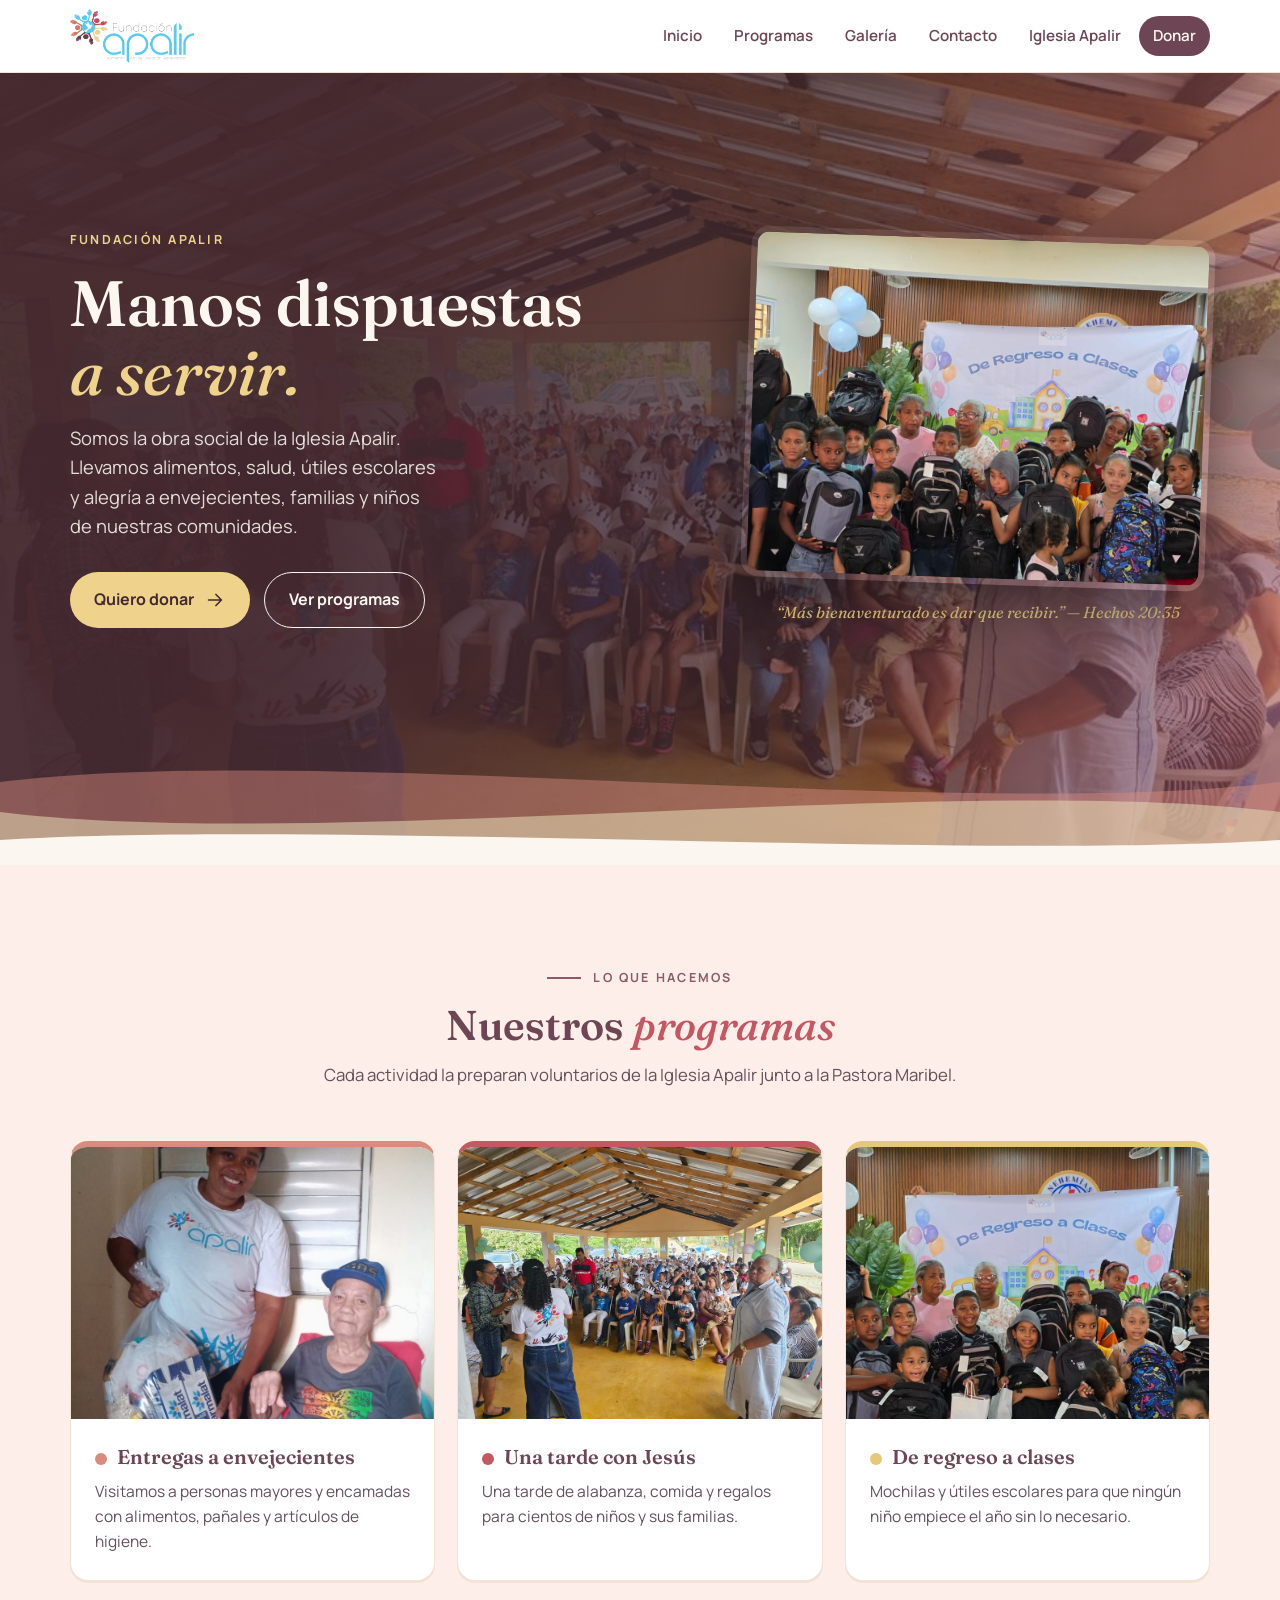
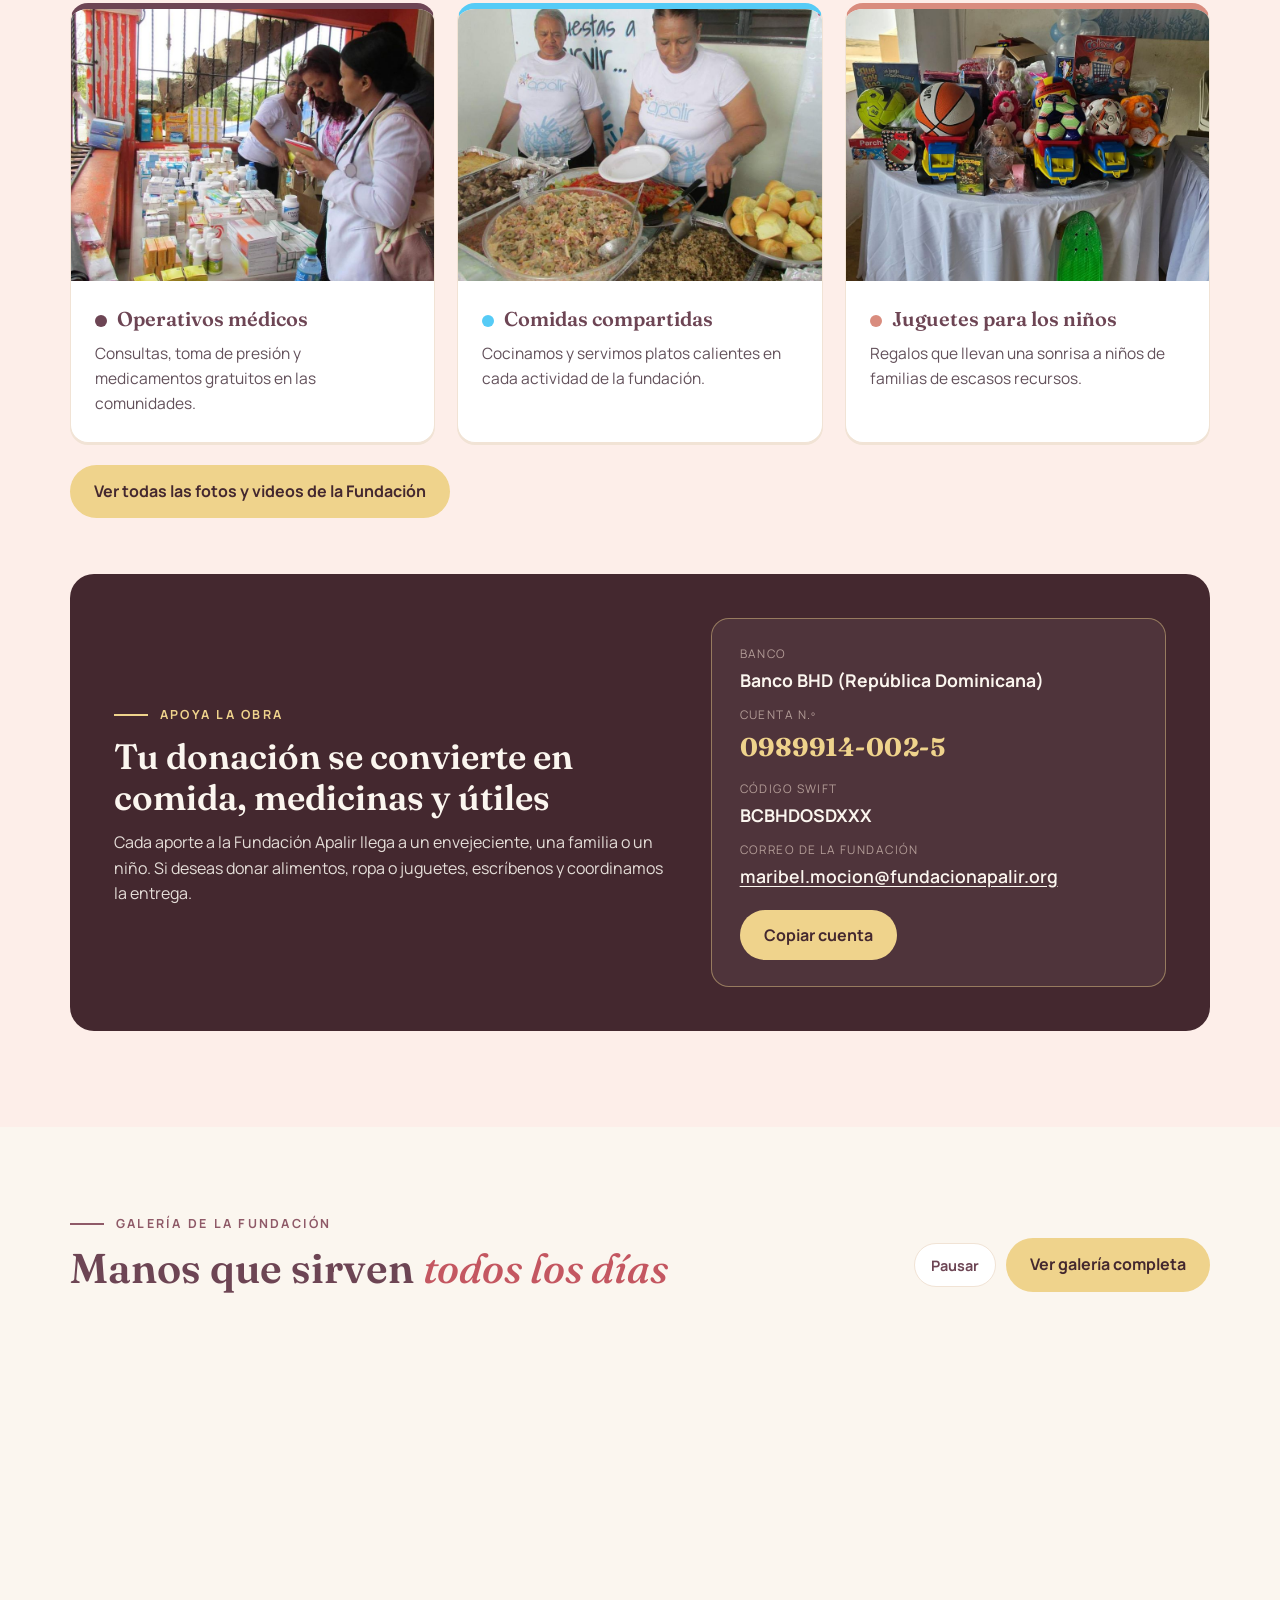
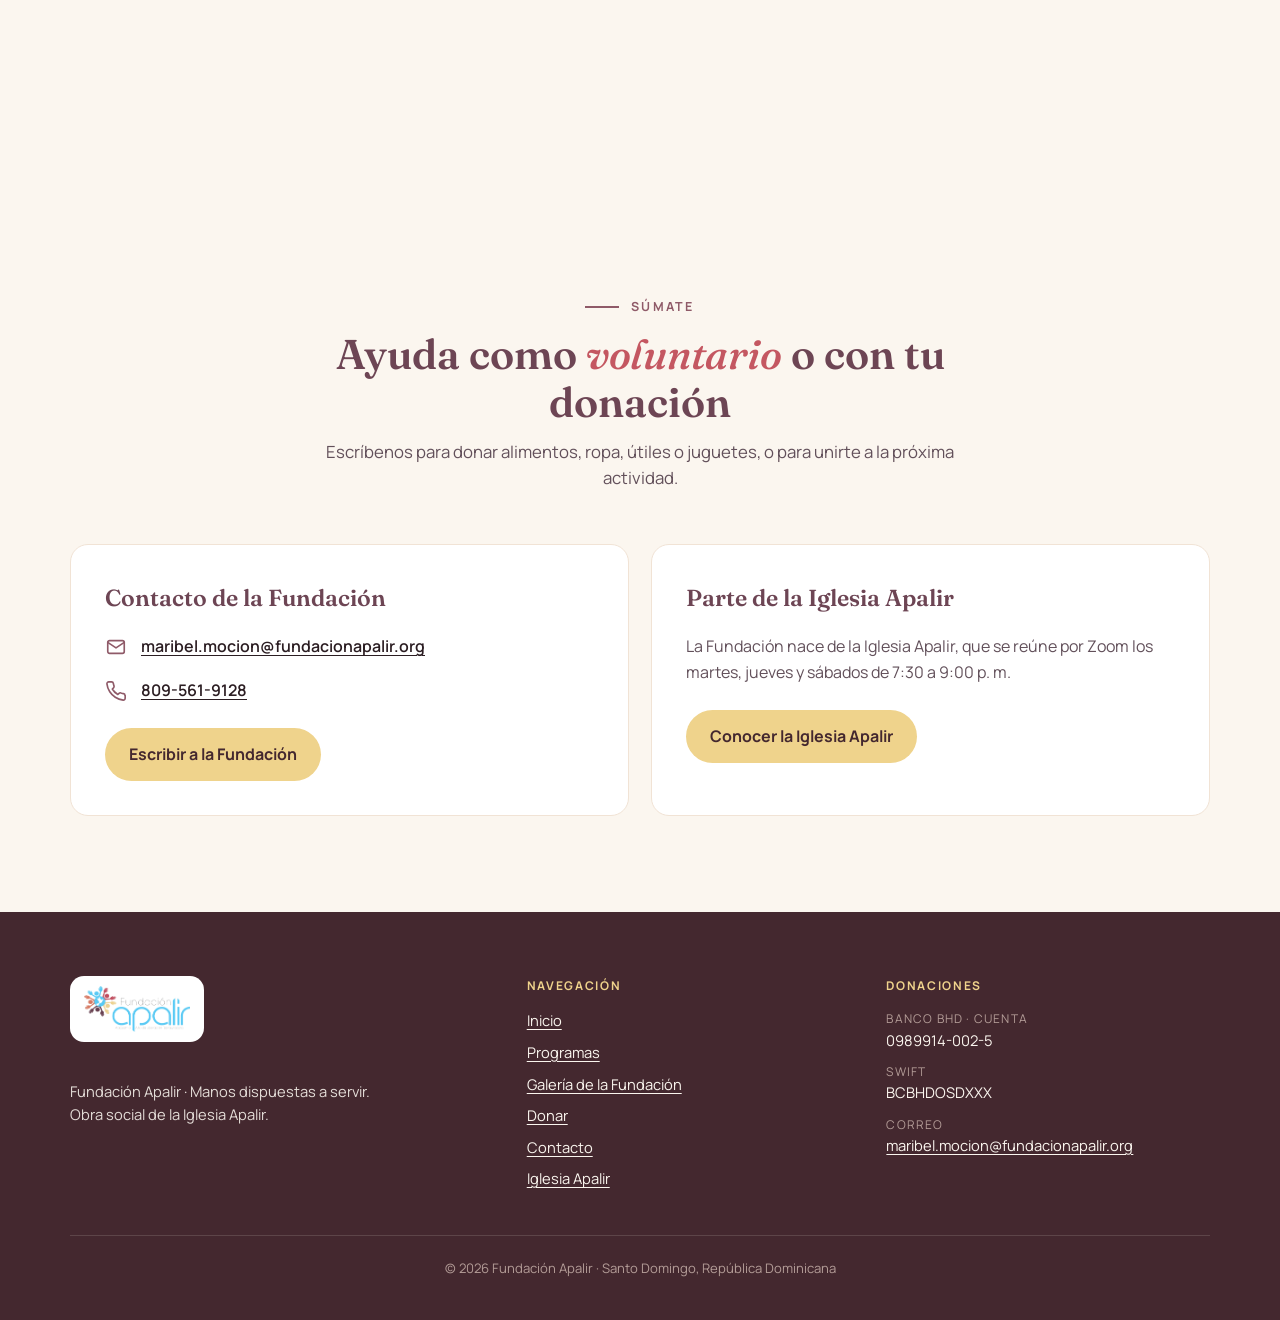
==== fundacion.html @ 917cf21d "fix: collage de la portada del viaje visible en el teléfono El contenedor solo tenía fotos superpues" ====
<!doctype html>
<html class="sin-js" lang="es" data-tema="fundacion">
<head>
<meta charset="utf-8">
<meta name="viewport" content="width=device-width, initial-scale=1">
<title>Fundación Apalir | Manos dispuestas a servir</title>
<meta name="description" content="Fundación Apalir, la obra social de la Iglesia Apalir: alimentos, salud, útiles escolares y alegría para envejecientes, familias y niños. Dona por Banco BHD.">
<meta name="theme-color" content="#44282f">
<link rel="icon" href="assets/fundacion-logo.png">
<link rel="preconnect" href="https://fonts.googleapis.com">
<link rel="preconnect" href="https://fonts.gstatic.com" crossorigin>
<link href="https://fonts.googleapis.com/css2?family=Bebas+Neue&family=Fraunces:ital,opsz,wght@0,9..144,500;0,9..144,600;1,9..144,500&family=Manrope:wght@400;500;600;700&display=swap" rel="stylesheet">
<link rel="stylesheet" href="assets/sitio.css?v=16">
<script>document.documentElement.classList.replace('sin-js', 'js');</script>
</head>
<body>
<a class="salto" href="#contenido">Saltar al contenido</a>

<header class="cabecera">
  <div class="contenedor">
    <a class="marca" href="#inicio" aria-label="Fundación Apalir, inicio">
      <img src="assets/fundacion-logo.png" alt="Fundación Apalir — Aposento Alto de Liberación Restauradora" width="937" height="408">
    </a>
    <button class="menu-btn" type="button" aria-expanded="false" aria-controls="menu">
      <svg class="icono" viewBox="0 0 24 24" aria-hidden="true"><path d="M4 7h16M4 12h16M4 17h16"/></svg>
      Menú
    </button>
    <nav class="nav" id="menu" aria-label="Principal">
      <ul>
        <li><a href="#inicio">Inicio</a></li>
        <li><a href="#programas">Programas</a></li>
        <li><a href="galeria-fundacion.html">Galería</a></li>
        <li><a href="#contacto">Contacto</a></li>
        <li><a href="index.html">Iglesia Apalir</a></li>
        <li><a class="nav-cta" href="#donar">Donar</a></li>
      </ul>
    </nav>
  </div>
</header>

<main id="contenido">
  <section class="hero" id="inicio">
    <img class="manos-giro" src="assets/manos.png" alt="" width="299" height="299">
    <div class="contenedor t-stagger">
      <div>
        <span class="eyebrow t-stagger-line">Fundación Apalir</span>
        <h1 class="t-stagger-line t-stagger-line--2">Manos dispuestas<br><em>a servir.</em></h1>
        <p class="lead t-stagger-line t-stagger-line--3">Somos la obra social de la Iglesia Apalir. Llevamos alimentos, salud, útiles escolares y alegría a envejecientes, familias y niños de nuestras comunidades.</p>
        <div class="acciones t-stagger-line t-stagger-line--4">
          <a class="btn btn-oro" href="#donar">Quiero donar
            <svg class="icono" viewBox="0 0 24 24" aria-hidden="true"><path d="M5 12h14M13 6l6 6-6 6"/></svg>
          </a>
          <a class="btn btn-linea" href="#programas">Ver programas</a>
        </div>
      </div>
      <figure class="t-stagger-line t-stagger-line--5">
        <img src="assets/fundacion/portada.jpg" alt="Decenas de niños con sus mochilas nuevas junto a voluntarias de la Fundación Apalir en la actividad De Regreso a Clases." width="1000" height="750">
        <figcaption>“Más bienaventurado es dar que recibir.” — Hechos 20:35</figcaption>
      </figure>
    </div>
      <div class="ondas" aria-hidden="true"><svg viewBox="0 0 2880 130" preserveAspectRatio="none"><path class="o1" d="M0 46 C360 6 1080 86 1440 46 C1800 6 2520 86 2880 46 V130 H0 Z"/><path class="o2" d="M0 76 C360 116 1080 36 1440 76 C1800 116 2520 36 2880 76 V130 H0 Z"/><path class="o3" d="M0 104 C360 84 1080 124 1440 104 C1800 84 2520 124 2880 104 V130 H0 Z"/></svg></div>
  </section>

  <section class="bloque fundacion" id="programas">
    <div class="contenedor">
      <div class="titulo">
        <span class="eyebrow">Lo que hacemos</span>
        <h2>Nuestros <em>programas</em></h2>
        <p>Cada actividad la preparan voluntarios de la Iglesia Apalir junto a la Pastora Maribel.</p>
      </div>
      <div class="programas">
        <article class="programa revela" style="--i: 0">
          <figure class="foto"><img src="assets/fundacion/envejecientes.jpg" alt="Una voluntaria de la Fundación Apalir entrega una funda con alimentos a un señor mayor sentado." width="780" height="1040" loading="lazy"></figure>
          <div class="txt"><h3>Entregas a envejecientes</h3><p>Visitamos a personas mayores y encamadas con alimentos, pañales y artículos de higiene.</p></div>
        </article>
        <article class="programa revela" style="--i: 1">
          <figure class="foto"><img src="assets/fundacion/tarde-con-jesus.jpg" alt="Gran grupo de niños y familias reunidos bajo un techo en la actividad Una tarde con Jesús." width="900" height="675" loading="lazy"></figure>
          <div class="txt"><h3>Una tarde con Jesús</h3><p>Una tarde de alabanza, comida y regalos para cientos de niños y sus familias.</p></div>
        </article>
        <article class="programa revela" style="--i: 2">
          <figure class="foto"><img src="assets/fundacion/regreso-a-clases.jpg" alt="Niños con sus mochilas nuevas frente al letrero De Regreso a Clases." width="900" height="1200" loading="lazy"></figure>
          <div class="txt"><h3>De regreso a clases</h3><p>Mochilas y útiles escolares para que ningún niño empiece el año sin lo necesario.</p></div>
        </article>
        <article class="programa revela" style="--i: 3">
          <figure class="foto"><img src="assets/fundacion/operativo-medico.jpg" alt="Voluntarias organizan medicamentos en una mesa durante un operativo médico." width="900" height="1200" loading="lazy"></figure>
          <div class="txt"><h3>Operativos médicos</h3><p>Consultas, toma de presión y medicamentos gratuitos en las comunidades.</p></div>
        </article>
        <article class="programa revela" style="--i: 4">
          <figure class="foto"><img src="assets/fundacion/comida.jpg" alt="Dos voluntarias de la Fundación Apalir sirven arroz, carne y pan en bandejas." width="900" height="900" loading="lazy"></figure>
          <div class="txt"><h3>Comidas compartidas</h3><p>Cocinamos y servimos platos calientes en cada actividad de la fundación.</p></div>
        </article>
        <article class="programa revela" style="--i: 5">
          <figure class="foto"><img src="assets/fundacion/juguetes.jpg" alt="Mesa llena de juguetes, pelotas y peluches listos para regalar a los niños." width="900" height="1200" loading="lazy"></figure>
          <div class="txt"><h3>Juguetes para los niños</h3><p>Regalos que llevan una sonrisa a niños de familias de escasos recursos.</p></div>
        </article>
      </div>
      <a class="btn btn-oro ver-mas" href="galeria-fundacion.html">Ver todas las fotos y videos de la Fundación</a>

      <div class="donar" id="donar">
        <div>
          <span class="eyebrow">Apoya la obra</span>
          <h3>Tu donación se convierte en comida, medicinas y útiles</h3>
          <p>Cada aporte a la Fundación Apalir llega a un envejeciente, una familia o un niño. Si deseas donar alimentos, ropa o juguetes, escríbenos y coordinamos la entrega.</p>
        </div>
        <div class="cuenta">
          <dl>
            <div><dt>Banco</dt><dd>Banco BHD (República Dominicana)</dd></div>
            <div><dt>Cuenta n.º</dt><dd class="num js-cuenta">0989914-002-5</dd></div>
            <div><dt>Código SWIFT</dt><dd>BCBHDOSDXXX</dd></div>
            <div><dt>Correo de la fundación</dt><dd><a class="correo" href="mailto:maribel.mocion@fundacionapalir.org">maribel.mocion@fundacionapalir.org</a></dd></div>
          </dl>
          <div class="acciones">
            <button class="btn btn-oro js-copiar" type="button">Copiar cuenta</button>
            <span class="copiado" role="status" aria-live="polite"></span>
          </div>
        </div>
      </div>
    </div>
  </section>

  <section class="cinta" aria-labelledby="cinta-titulo">
    <div class="contenedor cinta-cab">
      <div>
        <span class="eyebrow">Galería de la Fundación</span>
        <h2 id="cinta-titulo">Manos que sirven <em>todos los días</em></h2>
      </div>
      <div class="cinta-ctrl">
        <button class="btn-pausa" type="button" aria-pressed="false">Pausar</button>
        <a class="btn btn-oro" href="galeria-fundacion.html">Ver galería completa</a>
      </div>
    </div>
    <div class="cinta-pista" aria-label="Fotos en movimiento">
      <div class="cinta-fila"><a href="galeria-fundacion.html" tabindex="-1"><img src="assets/galeria/fundacion/t/247.jpg" alt="" loading="lazy" height="210"></a><a href="galeria-fundacion.html" tabindex="-1"><img src="assets/galeria/fundacion/t/502.jpg" alt="" loading="lazy" height="210"></a><a href="galeria-fundacion.html" tabindex="-1"><img src="assets/galeria/fundacion/t/137.jpg" alt="" loading="lazy" height="210"></a><a href="galeria-fundacion.html" tabindex="-1"><img src="assets/galeria/fundacion/t/097.jpg" alt="" loading="lazy" height="210"></a><a href="galeria-fundacion.html" tabindex="-1"><img src="assets/galeria/fundacion/t/108.jpg" alt="" loading="lazy" height="210"></a><a href="galeria-fundacion.html" tabindex="-1"><img src="assets/galeria/fundacion/t/131.jpg" alt="" loading="lazy" height="210"></a><a href="galeria-fundacion.html" tabindex="-1"><img src="assets/galeria/fundacion/t/166.jpg" alt="" loading="lazy" height="210"></a><a href="galeria-fundacion.html" tabindex="-1"><img src="assets/galeria/fundacion/t/186.jpg" alt="" loading="lazy" height="210"></a><a href="galeria-fundacion.html" tabindex="-1"><img src="assets/galeria/fundacion/t/206.jpg" alt="" loading="lazy" height="210"></a><a href="galeria-fundacion.html" tabindex="-1"><img src="assets/galeria/fundacion/t/253.jpg" alt="" loading="lazy" height="210"></a><a href="galeria-fundacion.html" tabindex="-1"><img src="assets/galeria/fundacion/t/292.jpg" alt="" loading="lazy" height="210"></a><a href="galeria-fundacion.html" tabindex="-1"><img src="assets/galeria/fundacion/t/331.jpg" alt="" loading="lazy" height="210"></a><a href="galeria-fundacion.html" tabindex="-1"><img src="assets/galeria/fundacion/t/499.jpg" alt="" loading="lazy" height="210"></a><a href="galeria-fundacion.html" tabindex="-1"><img src="assets/galeria/fundacion/t/009.jpg" alt="" loading="lazy" height="210"></a><span aria-hidden="true" style="display:contents"><a href="galeria-fundacion.html" tabindex="-1"><img src="assets/galeria/fundacion/t/247.jpg" alt="" loading="lazy" height="210"></a><a href="galeria-fundacion.html" tabindex="-1"><img src="assets/galeria/fundacion/t/502.jpg" alt="" loading="lazy" height="210"></a><a href="galeria-fundacion.html" tabindex="-1"><img src="assets/galeria/fundacion/t/137.jpg" alt="" loading="lazy" height="210"></a><a href="galeria-fundacion.html" tabindex="-1"><img src="assets/galeria/fundacion/t/097.jpg" alt="" loading="lazy" height="210"></a><a href="galeria-fundacion.html" tabindex="-1"><img src="assets/galeria/fundacion/t/108.jpg" alt="" loading="lazy" height="210"></a><a href="galeria-fundacion.html" tabindex="-1"><img src="assets/galeria/fundacion/t/131.jpg" alt="" loading="lazy" height="210"></a><a href="galeria-fundacion.html" tabindex="-1"><img src="assets/galeria/fundacion/t/166.jpg" alt="" loading="lazy" height="210"></a><a href="galeria-fundacion.html" tabindex="-1"><img src="assets/galeria/fundacion/t/186.jpg" alt="" loading="lazy" height="210"></a><a href="galeria-fundacion.html" tabindex="-1"><img src="assets/galeria/fundacion/t/206.jpg" alt="" loading="lazy" height="210"></a><a href="galeria-fundacion.html" tabindex="-1"><img src="assets/galeria/fundacion/t/253.jpg" alt="" loading="lazy" height="210"></a><a href="galeria-fundacion.html" tabindex="-1"><img src="assets/galeria/fundacion/t/292.jpg" alt="" loading="lazy" height="210"></a><a href="galeria-fundacion.html" tabindex="-1"><img src="assets/galeria/fundacion/t/331.jpg" alt="" loading="lazy" height="210"></a><a href="galeria-fundacion.html" tabindex="-1"><img src="assets/galeria/fundacion/t/499.jpg" alt="" loading="lazy" height="210"></a><a href="galeria-fundacion.html" tabindex="-1"><img src="assets/galeria/fundacion/t/009.jpg" alt="" loading="lazy" height="210"></a></span></div>
      <div class="cinta-fila cinta-fila--inv"><a href="galeria-fundacion.html" tabindex="-1"><img src="assets/galeria/fundacion/t/084.jpg" alt="" loading="lazy" height="210"></a><a href="galeria-fundacion.html" tabindex="-1"><img src="assets/galeria/fundacion/t/091.jpg" alt="" loading="lazy" height="210"></a><a href="galeria-fundacion.html" tabindex="-1"><img src="assets/galeria/fundacion/t/098.jpg" alt="" loading="lazy" height="210"></a><a href="galeria-fundacion.html" tabindex="-1"><img src="assets/galeria/fundacion/t/110.jpg" alt="" loading="lazy" height="210"></a><a href="galeria-fundacion.html" tabindex="-1"><img src="assets/galeria/fundacion/t/129.jpg" alt="" loading="lazy" height="210"></a><a href="galeria-fundacion.html" tabindex="-1"><img src="assets/galeria/fundacion/t/132.jpg" alt="" loading="lazy" height="210"></a><a href="galeria-fundacion.html" tabindex="-1"><img src="assets/galeria/fundacion/t/138.jpg" alt="" loading="lazy" height="210"></a><a href="galeria-fundacion.html" tabindex="-1"><img src="assets/galeria/fundacion/t/155.jpg" alt="" loading="lazy" height="210"></a><a href="galeria-fundacion.html" tabindex="-1"><img src="assets/galeria/fundacion/t/162.jpg" alt="" loading="lazy" height="210"></a><a href="galeria-fundacion.html" tabindex="-1"><img src="assets/galeria/fundacion/t/192.jpg" alt="" loading="lazy" height="210"></a><a href="galeria-fundacion.html" tabindex="-1"><img src="assets/galeria/fundacion/t/201.jpg" alt="" loading="lazy" height="210"></a><a href="galeria-fundacion.html" tabindex="-1"><img src="assets/galeria/fundacion/t/333.jpg" alt="" loading="lazy" height="210"></a><a href="galeria-fundacion.html" tabindex="-1"><img src="assets/galeria/fundacion/t/509.jpg" alt="" loading="lazy" height="210"></a><span aria-hidden="true" style="display:contents"><a href="galeria-fundacion.html" tabindex="-1"><img src="assets/galeria/fundacion/t/084.jpg" alt="" loading="lazy" height="210"></a><a href="galeria-fundacion.html" tabindex="-1"><img src="assets/galeria/fundacion/t/091.jpg" alt="" loading="lazy" height="210"></a><a href="galeria-fundacion.html" tabindex="-1"><img src="assets/galeria/fundacion/t/098.jpg" alt="" loading="lazy" height="210"></a><a href="galeria-fundacion.html" tabindex="-1"><img src="assets/galeria/fundacion/t/110.jpg" alt="" loading="lazy" height="210"></a><a href="galeria-fundacion.html" tabindex="-1"><img src="assets/galeria/fundacion/t/129.jpg" alt="" loading="lazy" height="210"></a><a href="galeria-fundacion.html" tabindex="-1"><img src="assets/galeria/fundacion/t/132.jpg" alt="" loading="lazy" height="210"></a><a href="galeria-fundacion.html" tabindex="-1"><img src="assets/galeria/fundacion/t/138.jpg" alt="" loading="lazy" height="210"></a><a href="galeria-fundacion.html" tabindex="-1"><img src="assets/galeria/fundacion/t/155.jpg" alt="" loading="lazy" height="210"></a><a href="galeria-fundacion.html" tabindex="-1"><img src="assets/galeria/fundacion/t/162.jpg" alt="" loading="lazy" height="210"></a><a href="galeria-fundacion.html" tabindex="-1"><img src="assets/galeria/fundacion/t/192.jpg" alt="" loading="lazy" height="210"></a><a href="galeria-fundacion.html" tabindex="-1"><img src="assets/galeria/fundacion/t/201.jpg" alt="" loading="lazy" height="210"></a><a href="galeria-fundacion.html" tabindex="-1"><img src="assets/galeria/fundacion/t/333.jpg" alt="" loading="lazy" height="210"></a><a href="galeria-fundacion.html" tabindex="-1"><img src="assets/galeria/fundacion/t/509.jpg" alt="" loading="lazy" height="210"></a></span></div>
    </div>
  </section>

  <section class="bloque" id="contacto">
    <div class="contenedor">
      <div class="titulo">
        <span class="eyebrow">Súmate</span>
        <h2>Ayuda como <em>voluntario</em> o con tu donación</h2>
        <p>Escríbenos para donar alimentos, ropa, útiles o juguetes, o para unirte a la próxima actividad.</p>
      </div>
      <div class="visita-grid">
        <div class="panel revela" style="--i: 0">
          <h3>Contacto de la Fundación</h3>
          <div class="fila">
            <svg class="icono" viewBox="0 0 24 24" aria-hidden="true"><rect x="3" y="5" width="18" height="14" rx="2"/><path d="M3 7l9 6 9-6"/></svg>
            <a href="mailto:maribel.mocion@fundacionapalir.org">maribel.mocion@fundacionapalir.org</a>
          </div>
          <div class="fila">
            <svg class="icono" viewBox="0 0 24 24" aria-hidden="true"><path d="M22 16.9v3a2 2 0 0 1-2.2 2 19.8 19.8 0 0 1-8.6-3.1 19.5 19.5 0 0 1-6-6A19.8 19.8 0 0 1 2.1 4.2 2 2 0 0 1 4.1 2h3a2 2 0 0 1 2 1.7c.1.9.4 1.8.7 2.7a2 2 0 0 1-.5 2.1L8 9.8a16 16 0 0 0 6 6l1.3-1.3a2 2 0 0 1 2.1-.4c.9.3 1.8.6 2.7.7a2 2 0 0 1 1.7 2z"/></svg>
            <a href="tel:+18095619128">809-561-9128</a>
          </div>
          <a class="btn btn-oro" href="mailto:maribel.mocion@fundacionapalir.org?subject=Quiero%20ayudar%20a%20la%20Fundaci%C3%B3n%20Apalir">Escribir a la Fundación</a>
        </div>
        <div class="panel revela" style="--i: 1">
          <h3>Parte de la Iglesia Apalir</h3>
          <p class="nota" style="font-size: 1rem; margin: 0 0 18px">La Fundación nace de la Iglesia Apalir, que se reúne por Zoom los martes, jueves y sábados de 7:30 a 9:00 p. m.</p>
          <a class="btn btn-oro" href="index.html">Conocer la Iglesia Apalir</a>
        </div>
      </div>
    </div>
  </section>
</main>

<footer class="pie">
  <div class="contenedor">
    <div class="pie-grid">
      <div>
        <span class="logo-pie"><img src="assets/fundacion-logo.png" alt="Fundación Apalir" width="937" height="408" loading="lazy"></span>
        <p>Fundación Apalir · Manos dispuestas a servir.<br>Obra social de la Iglesia Apalir.</p>
      </div>
      <div>
        <h4>Navegación</h4>
        <ul>
          <li><a href="#inicio">Inicio</a></li>
          <li><a href="#programas">Programas</a></li>
          <li><a href="galeria-fundacion.html">Galería de la Fundación</a></li>
          <li><a href="#donar">Donar</a></li>
          <li><a href="#contacto">Contacto</a></li>
          <li><a href="index.html">Iglesia Apalir</a></li>
        </ul>
      </div>
      <div>
        <h4>Donaciones</h4>
        <dl>
          <div><dt>Banco BHD · Cuenta</dt><dd>0989914-002-5</dd></div>
          <div><dt>SWIFT</dt><dd>BCBHDOSDXXX</dd></div>
          <div><dt>Correo</dt><dd><a href="mailto:maribel.mocion@fundacionapalir.org">maribel.mocion@fundacionapalir.org</a></dd></div>
        </dl>
      </div>
    </div>
    <p class="legal">© <span class="js-anio">2026</span> Fundación Apalir · Santo Domingo, República Dominicana</p>
  </div>
</footer>

<script src="assets/sitio.js?v=16" defer></script>
</body>
</html>
---- assets/sitio.css ----
:root {
  --blanco: #ffffff;
  --radio: 18px;
  --sombra: 0 10px 30px rgba(0, 0, 0, .10);
  --serif: "Fraunces", Georgia, serif;
  --sans: "Manrope", system-ui, -apple-system, "Segoe UI", sans-serif;
  --display: "Bebas Neue", "Arial Narrow", sans-serif;
  color-scheme: light;
}
/* Iglesia Apalir: celeste #56cbf6 y azul #62b5dd de su portada, sobre blanco */
:root, [data-tema="iglesia"] {
  --ciruela: #0f4c75;
  --ciruela-osc: #0b2f48;
  --ciruela-med: #2c77a6;
  --arena: #56cbf6;
  --arena-osc: #34b6ea;
  --crema: #f3f9fd;
  --crema-2: #dbecf6;
  --taupe: #8eabc0;
  --celeste: #1d8cc4;
  --texto: #13212c;
  --texto-suave: #46596a;
  --tinte: #e6f5fc;
  --claro: rgba(243, 249, 253, .88);
  --linea-clara: rgba(86, 203, 246, .45);
  --hero-grad: linear-gradient(100deg, rgba(11, 47, 72, .92) 28%, rgba(11, 47, 72, .55) 60%, rgba(29, 108, 160, .35));
}
/* Fundación Apalir: los colores de las manos de su logo (ciruela, rojo, coral, arena) */
[data-tema="fundacion"] {
  --ciruela: #6d4554;
  --ciruela-osc: #44282f;
  --ciruela-med: #8f5a68;
  --arena: #efd38c;
  --arena-osc: #ddbb63;
  --crema: #fbf6ef;
  --crema-2: #f1e3d5;
  --taupe: #b39c97;
  --celeste: #c45761;
  --texto: #2b1d22;
  --texto-suave: #62505a;
  --tinte: #fdeee9;
  --claro: rgba(251, 246, 239, .88);
  --linea-clara: rgba(239, 211, 140, .45);
  --hero-grad: linear-gradient(100deg, rgba(68, 40, 47, .93) 28%, rgba(68, 40, 47, .6) 60%, rgba(196, 87, 97, .4));
  color: var(--texto);
}
* { box-sizing: border-box; }
html { scroll-behavior: smooth; scroll-padding-top: 84px; }
@media (prefers-reduced-motion: reduce) { html { scroll-behavior: auto; } * { transition: none !important; } }
body { margin: 0; font-family: var(--sans); color: var(--texto); background: var(--crema); line-height: 1.6; }
img { max-width: 100%; height: auto; display: block; }
a { color: inherit; }
:focus-visible { outline: 3px solid var(--celeste); outline-offset: 3px; border-radius: 6px; }
.contenedor { width: min(1140px, 100% - 32px); margin-inline: auto; }
.salto { position: absolute; left: -999px; top: 8px; background: var(--blanco); padding: 8px 14px; border-radius: 8px; z-index: 100; }
.salto:focus { left: 16px; }
.sr { position: absolute; width: 1px; height: 1px; overflow: hidden; clip: rect(0 0 0 0); white-space: nowrap; }
.icono { width: 22px; height: 22px; flex: none; stroke: currentColor; fill: none; stroke-width: 1.8; stroke-linecap: round; stroke-linejoin: round; }

/* Barra superior */
.anuncio { background: var(--ciruela-osc); color: var(--crema); font-size: .88rem; }
.anuncio .contenedor { display: flex; gap: 10px 18px; align-items: center; justify-content: center; flex-wrap: wrap; padding: 9px 0; text-align: center; }
.anuncio strong { color: var(--arena); font-weight: 700; letter-spacing: .02em; }
.anuncio a { color: var(--arena); font-weight: 600; text-underline-offset: 3px; }

/* Cabecera */
.cabecera { position: sticky; top: 0; z-index: 50; background: rgba(255, 255, 255, .96); backdrop-filter: blur(8px); border-bottom: 1px solid var(--crema-2); }
.cabecera .contenedor { display: flex; align-items: center; justify-content: space-between; gap: 16px; min-height: 72px; }
.marca img { height: 54px; width: auto; }
.menu-btn { display: none; align-items: center; gap: 8px; background: var(--crema); border: 1px solid var(--crema-2); border-radius: 999px; padding: 9px 16px; font: 600 .95rem var(--sans); color: var(--ciruela); cursor: pointer; }
.nav ul { display: flex; gap: 4px; list-style: none; margin: 0; padding: 0; }
.nav a { display: block; padding: 8px 14px; border-radius: 999px; text-decoration: none; font-weight: 600; font-size: .95rem; color: var(--ciruela); }
.nav a:hover { background: var(--crema); }
.nav .nav-cta { background: var(--ciruela); color: var(--crema); }
.nav .nav-cta:hover { background: var(--ciruela-med); }

/* Botones */
.btn { display: inline-flex; align-items: center; gap: 10px; padding: 14px 24px; border-radius: 999px; font-weight: 700; text-decoration: none; transition: transform .15s ease, background .15s ease; }
.btn:hover { transform: translateY(-1px); }
.btn-oro { background: var(--arena); color: var(--ciruela-osc); }
.btn-oro:hover { background: var(--arena-osc); }
.btn-linea { border: 1.5px solid currentColor; color: var(--crema); }
.btn-linea:hover { background: rgba(255, 255, 255, .08); }

/* Hero */
.hero { position: relative; color: var(--crema); background: var(--ciruela-osc); overflow: hidden; }
.hero::before { content: ""; position: absolute; inset: 0; background: url("piedra.jpg") center/cover no-repeat; opacity: .28; }
.hero::after { content: ""; position: absolute; inset: 0; background: var(--hero-grad); }
.hero .contenedor { position: relative; z-index: 1; display: grid; grid-template-columns: 1.15fr .85fr; gap: 48px; align-items: center; padding: 80px 0 96px; }
.eyebrow { display: inline-flex; align-items: center; gap: 12px; text-transform: uppercase; letter-spacing: .18em; font-size: .78rem; font-weight: 700; color: var(--arena); }
.eyebrow::before { content: ""; width: 34px; height: 2px; background: currentColor; }
.hero h1 { font-family: var(--serif); font-weight: 600; font-size: clamp(2.3rem, 5vw, 3.7rem); line-height: 1.08; margin: 18px 0 18px; }
.hero h1 em { color: var(--arena); font-weight: 500; }
.hero p.lead { font-size: 1.15rem; max-width: 34ch; color: var(--claro); margin: 0 0 30px; }
.hero .acciones { display: flex; flex-wrap: wrap; gap: 14px; }
.hero figure { margin: 0; justify-self: center; }
.hero figure img { width: min(360px, 100%); border-radius: var(--radio); box-shadow: 0 24px 60px rgba(0, 0, 0, .45); border: 6px solid rgba(255, 255, 255, .08); transform: rotate(2deg); }
.hero figcaption { text-align: center; margin-top: 16px; font-family: var(--serif); font-style: italic; color: var(--arena); }

/* Franja de datos */
.franja { position: relative; z-index: 2; margin-top: -48px; }
.franja .tarjeta { display: grid; grid-template-columns: repeat(3, 1fr); background: var(--blanco); border-radius: var(--radio); box-shadow: var(--sombra); }
.dato { display: flex; gap: 14px; padding: 24px 26px; align-items: flex-start; }
.dato + .dato { border-left: 1px solid var(--crema-2); }
.dato .icono { color: var(--ciruela-med); margin-top: 3px; }
.dato small { display: flex; align-items: center; gap: 8px; text-transform: uppercase; letter-spacing: .12em; font-size: .72rem; font-weight: 700; color: var(--texto-suave); }
.dato b { display: block; font-family: var(--serif); font-size: 1.3rem; font-weight: 600; color: var(--ciruela); line-height: 1.25; margin-top: 4px; }
.dato span.det { font-size: .92rem; color: var(--texto-suave); }
.pastilla { background: var(--arena); color: var(--ciruela-osc); border-radius: 999px; padding: 2px 10px; letter-spacing: .04em; text-transform: none; font-size: .72rem; }
.pastilla.pasado { background: var(--crema-2); color: var(--texto-suave); }

/* Secciones */
section.bloque { padding: 96px 0; }
.titulo { text-align: center; max-width: 640px; margin: 0 auto 52px; }
.titulo .eyebrow { color: var(--ciruela-med); }
.titulo h2 { font-family: var(--serif); font-weight: 600; font-size: clamp(1.9rem, 3.6vw, 2.6rem); line-height: 1.15; margin: 14px 0 12px; color: var(--ciruela); }
.titulo h2 em { color: var(--celeste); font-weight: 500; }
.titulo p { color: var(--texto-suave); margin: 0; font-size: 1.05rem; }

.pilares { display: grid; grid-template-columns: repeat(3, 1fr); gap: 22px; }
.pilar { background: var(--blanco); border-radius: var(--radio); padding: 32px 28px; box-shadow: 0 2px 0 var(--crema-2); border: 1px solid var(--crema-2); }
.pilar .circulo { display: grid; place-items: center; width: 54px; height: 54px; border-radius: 50%; background: var(--ciruela); color: var(--arena); margin-bottom: 20px; }
.pilar h3 { font-family: var(--serif); font-weight: 600; font-size: 1.35rem; margin: 0 0 8px; color: var(--ciruela); }
.pilar p { margin: 0 0 14px; color: var(--texto-suave); }
.pilar cite { font-style: normal; font-size: .85rem; font-weight: 700; color: var(--ciruela-med); }

/* Evento */
.evento { background: var(--crema-2); }
.evento-grid { display: grid; grid-template-columns: .9fr 1.1fr; gap: 56px; align-items: center; }
.evento-img { margin: 0; }
.evento-img img { border-radius: var(--radio); box-shadow: var(--sombra); }
.evento-img a { font-size: .9rem; font-weight: 600; color: var(--ciruela-med); display: inline-block; margin-top: 12px; text-underline-offset: 3px; }
.evento .eyebrow { color: var(--ciruela-med); }
.evento h2 { font-family: var(--display); font-weight: 400; font-size: clamp(3rem, 7vw, 5rem); line-height: .95; letter-spacing: .01em; margin: 14px 0 6px; color: var(--ciruela); }
.evento .sub { font-family: var(--serif); font-style: italic; font-size: 1.25rem; color: var(--ciruela-med); margin: 0 0 24px; }
.lista-datos { list-style: none; padding: 0; margin: 0 0 28px; display: grid; gap: 14px; }
.lista-datos li { display: flex; gap: 14px; align-items: flex-start; background: var(--blanco); border-radius: 14px; padding: 14px 18px; }
.lista-datos .icono { color: var(--ciruela-med); margin-top: 2px; }
.aviso-pasado { display: none; background: var(--blanco); border-left: 4px solid var(--arena-osc); border-radius: 10px; padding: 12px 16px; margin: 0 0 22px; color: var(--texto-suave); }
.evento.ya-paso .aviso-pasado { display: block; }

/* Versículo */
.versiculo { padding: 0 0 96px; background: var(--crema-2); }
.versiculo .caja { display: flex; align-items: center; gap: 28px; background: var(--ciruela-osc); color: var(--crema); border-radius: 24px; padding: 40px 44px; }
.versiculo .comillas { font-family: var(--serif); font-size: 5rem; line-height: .6; color: var(--arena); }
.versiculo blockquote { margin: 0; flex: 1; font-family: var(--serif); font-style: italic; font-size: clamp(1.25rem, 2.6vw, 1.75rem); line-height: 1.35; }
.versiculo .ref { font-weight: 700; color: var(--arena); white-space: nowrap; padding-left: 28px; border-left: 1px solid var(--linea-clara); }

/* Visítanos */
.visita-grid { display: grid; grid-template-columns: 1fr 1fr; gap: 22px; }
.panel { background: var(--blanco); border: 1px solid var(--crema-2); border-radius: var(--radio); padding: 34px; }
.panel h3 { font-family: var(--serif); font-weight: 600; color: var(--ciruela); font-size: 1.45rem; margin: 0 0 18px; }
.panel address { font-style: normal; }
.fila { display: flex; gap: 14px; align-items: flex-start; margin-bottom: 18px; }
.fila .icono { color: var(--ciruela-med); margin-top: 2px; }
.fila a { font-weight: 600; text-underline-offset: 3px; word-break: break-word; }
.nota { font-size: .85rem; color: var(--texto-suave); }
.panel .btn-oro { margin-top: 6px; }

/* Pie */
.pie { background: var(--ciruela-osc); color: var(--claro); padding: 64px 0 28px; font-size: .92rem; }
.pie-grid { display: grid; grid-template-columns: 1.3fr 1fr 1fr; gap: 36px; }
.pie .logo-pie { background: var(--blanco); border-radius: 14px; padding: 10px 14px; display: inline-block; margin-bottom: 16px; }
.pie .logo-pie img { height: 46px; width: auto; }
.pie h4 { color: var(--arena); text-transform: uppercase; letter-spacing: .14em; font-size: .75rem; margin: 0 0 14px; }
.pie ul { list-style: none; margin: 0; padding: 0; display: grid; gap: 8px; }
.pie a { color: var(--crema); text-underline-offset: 3px; }
.pie dl { margin: 0; display: grid; gap: 10px; }
.pie dt { font-size: .75rem; text-transform: uppercase; letter-spacing: .1em; color: var(--taupe); }
.pie dd { margin: 0; color: var(--crema); }
.pie .legal { border-top: 1px solid rgba(248, 243, 234, .14); margin-top: 44px; padding-top: 22px; text-align: center; color: var(--taupe); font-size: .82rem; }

/* Fotos con zoom suave al pasar el puntero */
.foto { margin: 0; overflow: hidden; border-radius: var(--radio); background: var(--crema-2); }
.foto img { width: 100%; height: 100%; object-fit: cover; transition: transform .5s ease; }
.foto:hover img { transform: scale(1.03); }

/* Pastora */
.pastora-grid { display: grid; grid-template-columns: .85fr 1.15fr; gap: 56px; align-items: center; }
.pastora-retrato { aspect-ratio: 3 / 4; box-shadow: var(--sombra); }
.pastora-texto .eyebrow { color: var(--ciruela-med); }
.pastora-texto h2 { font-family: var(--serif); font-weight: 600; font-size: clamp(2.2rem, 4.4vw, 3.3rem); line-height: 1.08; margin: 14px 0 18px; color: var(--ciruela); }
.pastora-texto h2 em { color: var(--celeste); font-weight: 500; }
.pastora-texto p { color: var(--texto-suave); font-size: 1.08rem; max-width: 52ch; margin: 0 0 28px; }
.pastora-galeria { display: grid; grid-template-columns: repeat(5, 1fr); gap: 12px; margin-top: 56px; }
.pastora-galeria .foto { aspect-ratio: 3 / 4; }
.pastora-texto .btn-oro { margin-top: 4px; }

/* Fundación */
.fundacion { background: var(--tinte); }
.fundacion .titulo { max-width: 700px; }
.fundacion .titulo img { width: min(300px, 80%); margin: 0 auto 26px; }
.fundacion .titulo h2 em { color: var(--celeste); }
.programas { display: grid; grid-template-columns: repeat(3, 1fr); gap: 22px; }
.programa { background: var(--blanco); border-radius: var(--radio); overflow: hidden; box-shadow: 0 2px 0 var(--crema-2); border: 1px solid var(--crema-2); }
.programa .foto { border-radius: 0; aspect-ratio: 4 / 3; }
.programa div.txt { padding: 22px 24px 26px; }
.programa h3 { font-family: var(--serif); font-weight: 600; font-size: 1.25rem; margin: 0 0 6px; color: var(--ciruela); }
.programa p { margin: 0; color: var(--texto-suave); font-size: .97rem; }
.donar { display: grid; grid-template-columns: 1.1fr .9fr; gap: 40px; align-items: center; margin-top: 56px; background: var(--ciruela-osc); color: var(--crema); border-radius: 24px; padding: 44px; }
.donar h3 { font-family: var(--serif); font-weight: 600; font-size: clamp(1.6rem, 3vw, 2.2rem); line-height: 1.15; margin: 12px 0 12px; }
.donar p { color: var(--claro); margin: 0; }
.cuenta { background: rgba(255, 255, 255, .06); border: 1px solid var(--linea-clara); border-radius: var(--radio); padding: 26px 28px; }
.cuenta dl { margin: 0 0 20px; display: grid; gap: 12px; }
.cuenta dt { font-size: .74rem; text-transform: uppercase; letter-spacing: .12em; color: var(--taupe); }
.cuenta dd { margin: 2px 0 0; font-weight: 700; font-size: 1.1rem; color: var(--crema); }
.cuenta dd.num { font-family: var(--serif); font-size: 1.6rem; color: var(--arena); letter-spacing: .02em; }
.cuenta .acciones { display: flex; flex-wrap: wrap; gap: 12px; align-items: center; }
.cuenta button.btn { border: 0; cursor: pointer; font: 700 1rem var(--sans); }
.cuenta .copiado { font-size: .9rem; color: var(--arena); min-height: 1.4em; }
.cuenta a.correo { color: var(--crema); font-weight: 600; text-underline-offset: 3px; word-break: break-word; }

/* Responsive */
@media (max-width: 900px) {
  .hero .contenedor, .evento-grid, .visita-grid, .pastora-grid, .donar { grid-template-columns: 1fr; }
  .pastora-grid { gap: 32px; }
  .pastora-retrato { max-width: 420px; }
  .pastora-galeria { grid-template-columns: repeat(3, 1fr); }
  .programas { grid-template-columns: repeat(2, 1fr); }
  .donar { padding: 32px 24px; gap: 26px; }
  .hero .contenedor { padding: 56px 0 88px; gap: 40px; }
  .hero figure img { transform: none; width: min(300px, 100%); }
  .pilares { grid-template-columns: 1fr; }
  .franja .tarjeta { grid-template-columns: 1fr; }
  .dato + .dato { border-left: 0; border-top: 1px solid var(--crema-2); }
  .pie-grid { grid-template-columns: 1fr; }
  .versiculo .caja { flex-direction: column; align-items: flex-start; padding: 32px 26px; gap: 14px; }
  .versiculo .ref { border-left: 0; padding-left: 0; }
}
@media (max-width: 760px) {
  .menu-btn { display: inline-flex; }
  .nav { display: none; position: absolute; left: 0; right: 0; top: 100%; background: var(--blanco); border-bottom: 1px solid var(--crema-2); box-shadow: var(--sombra); }
  .nav.abierto { display: block; }
  .nav ul { flex-direction: column; padding: 12px 16px 18px; }
  .nav a { padding: 12px 14px; }
  .marca img { height: 46px; }
  section.bloque { padding: 72px 0; }
  .pastora-galeria { grid-template-columns: repeat(2, 1fr); }
  .pastora-galeria .foto:last-child { grid-column: 1 / -1; aspect-ratio: 16 / 10; }
  .programas { grid-template-columns: 1fr; }
  .cuenta .acciones .btn { width: 100%; justify-content: center; }
}

/* Galería */
.galeria-cab { background: var(--ciruela-osc); color: var(--crema); padding: 64px 0 56px; }
.galeria-cab h1 { font-family: var(--serif); font-weight: 600; font-size: clamp(2.2rem, 5vw, 3.4rem); line-height: 1.08; margin: 16px 0 12px; }
.galeria-cab h1 em { color: var(--arena); font-weight: 500; }
.galeria-cab p { color: var(--claro); max-width: 60ch; margin: 0 0 24px; }
.saltos { display: flex; flex-wrap: wrap; gap: 10px; list-style: none; margin: 0; padding: 0; }
.saltos a { display: inline-flex; align-items: center; min-height: 44px; padding: 8px 18px; border-radius: 999px; border: 1.5px solid var(--linea-clara); color: var(--crema); text-decoration: none; font-weight: 600; }
.saltos a:hover { background: rgba(255, 255, 255, .08); }
.galeria-bloque { padding: 72px 0 24px; }
.galeria-bloque + .galeria-bloque { padding-top: 40px; }
.galeria-bloque h2 { font-family: var(--serif); font-weight: 600; font-size: clamp(1.7rem, 3.4vw, 2.3rem); color: var(--ciruela); margin: 10px 0 24px; }
.galeria-bloque h2 small { font-family: var(--sans); font-size: 1rem; font-weight: 600; color: var(--texto-suave); margin-left: 8px; }
.galeria-bloque .eyebrow { color: var(--ciruela-med); }
.rejilla { list-style: none; margin: 0; padding: 0; display: grid; grid-template-columns: repeat(auto-fill, minmax(170px, 1fr)); gap: 10px; }
.rejilla li { aspect-ratio: 1; border-radius: 12px; overflow: hidden; background: var(--crema-2); }
.rejilla .mini { display: block; width: 100%; height: 100%; padding: 0; border: 0; cursor: zoom-in; background: none; }
.rejilla img { width: 100%; height: 100%; object-fit: cover; transition: transform .5s ease; }
.rejilla .mini:hover img { transform: scale(1.03); }
.rejilla.videos { grid-template-columns: repeat(auto-fill, minmax(220px, 1fr)); }
.rejilla.videos li { aspect-ratio: 9 / 16; background: #000; }
.rejilla video { width: 100%; height: 100%; object-fit: cover; background: #000; }
.visor { border: 0; padding: 0; background: transparent; max-width: 100vw; max-height: 100vh; width: 100vw; height: 100vh; }
.visor::backdrop { background: rgba(20, 12, 16, .92); }
.visor figure { margin: 0; height: 100%; display: grid; place-items: center; padding: 64px 16px 24px; }
.visor img { max-width: 100%; max-height: calc(100vh - 96px); width: auto; border-radius: 10px; }
.visor-btn { position: fixed; z-index: 2; min-width: 48px; min-height: 48px; border-radius: 999px; border: 0; background: rgba(255, 255, 255, .14); color: #fff; font: 700 1.4rem var(--sans); cursor: pointer; }
.visor-btn:hover { background: rgba(255, 255, 255, .26); }
.visor-cerrar { top: 12px; right: 12px; }
.visor-ant { left: 12px; top: 50%; transform: translateY(-50%); }
.visor-sig { right: 12px; top: 50%; transform: translateY(-50%); }
.ver-mas { margin-top: 22px; }
@media (max-width: 760px) {
  .rejilla { grid-template-columns: repeat(3, 1fr); gap: 6px; }
  .rejilla.videos { grid-template-columns: repeat(2, 1fr); }
  .rejilla li { border-radius: 8px; }
}

/* Portada de la Fundación con su propia foto */
/* Puente de la Iglesia hacia la Fundación (lleva los colores de la Fundación) */
.puente { background: var(--ciruela-osc); color: var(--crema); }
.puente .contenedor { display: grid; grid-template-columns: auto 1fr auto; gap: 36px; align-items: center; padding: 56px 0; }
.puente .logo-f { background: var(--blanco); border-radius: 16px; padding: 14px 18px; }
.puente .logo-f img { width: 220px; }
.puente h2 { font-family: var(--serif); font-weight: 600; font-size: clamp(1.6rem, 3vw, 2.2rem); line-height: 1.15; margin: 10px 0 8px; }
.puente h2 em { color: var(--arena); font-weight: 500; }
.puente p { color: var(--claro); margin: 0; max-width: 56ch; }
.cultos-dias { display: flex; flex-wrap: wrap; gap: 8px; margin: 4px 0 0; padding: 0; list-style: none; }
.cultos-dias li { background: var(--tinte); color: var(--ciruela); border-radius: 999px; padding: 4px 12px; font-weight: 700; font-size: .9rem; }
@media (max-width: 900px) { .puente .contenedor { grid-template-columns: 1fr; gap: 22px; } }
[data-tema="fundacion"] .hero figure img { width: min(480px, 100%); }

/* ============ Movimiento y gráficos ============ */
/* Tokens y snippets de transitions.dev: Texts reveal (18) y Modal (06) */
:root {
  --stagger-dur: 500ms;
  --stagger-distance: 12px;
  --stagger-stagger: 40ms;
  --stagger-blur: 3px;
  --stagger-ease: cubic-bezier(0.22, 1, 0.36, 1);
  --modal-open-dur: 250ms;
  --modal-close-dur: 150ms;
  --modal-scale: 0.96;
  --modal-scale-close: 0.96;
  --modal-ease: cubic-bezier(0.22, 1, 0.36, 1);
}
.t-stagger-line {
  display: block;
  opacity: 0;
  transform: translateY(var(--stagger-distance));
  filter: blur(var(--stagger-blur));
  transition:
    opacity   var(--stagger-dur) var(--stagger-ease),
    transform var(--stagger-dur) var(--stagger-ease),
    filter    var(--stagger-dur) var(--stagger-ease);
  will-change: transform, opacity, filter;
}
.t-stagger-line--2 { transition-delay: var(--stagger-stagger); }
.t-stagger-line--3 { transition-delay: calc(var(--stagger-stagger) * 3); }
.t-stagger-line--4 { transition-delay: calc(var(--stagger-stagger) * 5); }
.t-stagger-line--5 { transition-delay: calc(var(--stagger-stagger) * 7); }
.t-stagger.is-shown .t-stagger-line {
  opacity: 1;
  transform: translateY(0);
  filter: blur(0);
}
.t-modal {
  transform-origin: center;
  transform: scale(var(--modal-scale));
  opacity: 0;
  pointer-events: none;
  transition:
    transform var(--modal-open-dur) var(--modal-ease),
    opacity   var(--modal-open-dur) var(--modal-ease);
  will-change: transform, opacity;
}
.t-modal.is-open {
  transform: scale(1);
  opacity: 1;
  pointer-events: auto;
}
.t-modal.is-closing {
  transform: scale(var(--modal-scale-close));
  opacity: 0;
  pointer-events: none;
  transition:
    transform var(--modal-close-dur) var(--modal-ease),
    opacity   var(--modal-close-dur) var(--modal-ease);
}
html:not(.js) .t-stagger-line { opacity: 1; transform: none; filter: none; }

/* Portada grande con foto de fondo en zoom lento */
:root, [data-tema="iglesia"] { --hero-foto: url("iglesia-fondo.jpg"); --ola-1: rgba(86, 203, 246, .30); --ola-2: rgba(98, 181, 221, .55); }
[data-tema="fundacion"] { --hero-foto: url("fundacion/tarde-con-jesus.jpg"); --ola-1: rgba(217, 140, 126, .45); --ola-2: rgba(230, 219, 181, .55); }
.hero { min-height: min(88vh, 860px); display: flex; align-items: center; }
.hero > .contenedor { padding: 88px 0 168px; }
.hero::before { background-image: var(--hero-foto); background-position: center 30%; opacity: .75; animation: zoom-lento 26s ease-in-out infinite alternate; }
@keyframes zoom-lento { from { transform: scale(1); } to { transform: scale(1.12) translate(-1.5%, -1%); } }
.hero h1 { font-size: clamp(2.4rem, 5vw, 4rem); }
.hero figure img { animation: flotar 7s ease-in-out infinite alternate; }
@keyframes flotar { from { transform: rotate(2deg) translateY(0); } to { transform: rotate(-1deg) translateY(-12px); } }

/* Ondas animadas al pie de la portada (como las de la portada de la Iglesia) */
.ondas { position: absolute; left: 0; right: 0; bottom: -1px; height: 130px; z-index: 1; pointer-events: none; overflow: hidden; }
.ondas svg { position: absolute; bottom: 0; left: 0; width: 200%; height: 100%; }
.ondas .o1 { fill: var(--ola-1); animation: ola 22s linear infinite; }
.ondas .o2 { fill: var(--ola-2); animation: ola 15s linear infinite reverse; }
.ondas .o3 { fill: var(--crema); animation: ola 30s linear infinite; }
@keyframes ola { from { transform: translateX(0); } to { transform: translateX(-50%); } }
.franja { margin-top: -72px; }

/* Símbolo de manos girando en la portada de la Fundación */
.manos-giro { position: absolute; right: -60px; top: 50%; width: 420px; height: 420px; margin-top: -210px; opacity: .14; z-index: 0; animation: girar 60s linear infinite; pointer-events: none; }
@keyframes girar { to { transform: rotate(360deg); } }

/* Cinta de fotos en movimiento */
.cinta { padding: 80px 0 40px; overflow: hidden; }
.cinta-cab { display: flex; flex-wrap: wrap; align-items: end; justify-content: space-between; gap: 16px; margin-bottom: 28px; }
.cinta-cab h2 { font-family: var(--serif); font-weight: 600; font-size: clamp(1.8rem, 3.6vw, 2.6rem); line-height: 1.1; margin: 12px 0 0; color: var(--ciruela); }
.cinta-cab h2 em { color: var(--celeste); font-weight: 500; }
.cinta-cab .eyebrow { color: var(--ciruela-med); }
.cinta-ctrl { display: flex; gap: 10px; align-items: center; }
.btn-pausa { display: inline-flex; align-items: center; justify-content: center; min-width: 44px; min-height: 44px; border-radius: 999px; border: 1.5px solid var(--crema-2); background: var(--blanco); color: var(--ciruela); cursor: pointer; font: 700 .9rem var(--sans); padding: 0 16px; }
.btn-pausa:hover { border-color: var(--ciruela-med); }
.cinta-pista { display: grid; gap: 14px; -webkit-mask-image: linear-gradient(90deg, transparent, #000 6%, #000 94%, transparent); mask-image: linear-gradient(90deg, transparent, #000 6%, #000 94%, transparent); }
.cinta-fila { display: flex; gap: 14px; width: max-content; animation: desliza 80s linear infinite; }
.cinta-fila--inv { animation-direction: reverse; animation-duration: 95s; }
.cinta:hover .cinta-fila, .cinta.pausada .cinta-fila { animation-play-state: paused; }
.cinta-fila a { display: block; border-radius: 14px; overflow: hidden; flex: none; }
.cinta-fila img { height: 210px; width: auto; display: block; transition: transform .5s ease; }
.cinta-fila a:hover img { transform: scale(1.03); }
@keyframes desliza { to { transform: translateX(-50%); } }

/* Cifras que cuentan al aparecer */
.cifras { display: grid; grid-template-columns: repeat(3, 1fr); gap: 22px; margin-top: 8px; }
.cifra { background: var(--blanco); border: 1px solid var(--crema-2); border-radius: var(--radio); padding: 30px 26px; text-align: center; }
.cifra b { display: block; font-family: var(--display); font-weight: 400; font-size: clamp(3.4rem, 7vw, 5rem); line-height: 1; color: var(--celeste); letter-spacing: .02em; }
.cifra span { display: block; margin-top: 8px; font-weight: 600; color: var(--ciruela); }

/* Tarjetas con el color de cada mano del logo */
[data-tema="fundacion"] .programa { border-top: 6px solid var(--mano, #d98c7e); }
[data-tema="fundacion"] .programa:nth-child(6n+1) { --mano: #d98c7e; }
[data-tema="fundacion"] .programa:nth-child(6n+2) { --mano: #c45761; }
[data-tema="fundacion"] .programa:nth-child(6n+3) { --mano: #e6c879; }
[data-tema="fundacion"] .programa:nth-child(6n+4) { --mano: #6d4554; }
[data-tema="fundacion"] .programa:nth-child(6n+5) { --mano: #56cbf6; }
[data-tema="fundacion"] .programa:nth-child(6n+6) { --mano: #d98c7e; }
[data-tema="fundacion"] .programa h3::before { content: ""; display: inline-block; width: 12px; height: 12px; border-radius: 50%; background: var(--mano); margin-right: 10px; vertical-align: middle; }

/* Tarjetas que se elevan al pasar el puntero; aparecen una vez al entrar en pantalla */
.pilar, .programa, .panel, .cifra { transition: transform .25s cubic-bezier(0.22, 1, 0.36, 1), box-shadow .25s ease; }
.pilar:hover, .programa:hover, .panel:hover, .cifra:hover { transform: translateY(-2px); box-shadow: var(--sombra); }
.btn { transition: transform .15s ease, background .15s ease, box-shadow .15s ease; }
.btn:active { transform: translateY(1px) scale(.98); }
html.js .revela { opacity: 0; transform: translateY(18px); transition: opacity .6s cubic-bezier(0.22, 1, 0.36, 1), transform .6s cubic-bezier(0.22, 1, 0.36, 1); transition-delay: calc(var(--i, 0) * 70ms); }
html.js .revela.visto { opacity: 1; transform: none; }

/* Menú del teléfono: aparece desde el botón (Menu dropdown) */
@media (max-width: 760px) {
  .nav { display: block; visibility: hidden; opacity: 0; transform: translateY(-8px) scale(0.97); transform-origin: top right; transition: opacity 150ms ease, transform 150ms cubic-bezier(0.22, 1, 0.36, 1), visibility 0s linear 150ms; }
  .nav.abierto { visibility: visible; opacity: 1; transform: none; transition: opacity 250ms ease, transform 250ms cubic-bezier(0.22, 1, 0.36, 1), visibility 0s; }
  .hero > .contenedor { padding: 56px 0 140px; }
  .cinta-fila img { height: 140px; }
  .cifras { grid-template-columns: 1fr; }
  .manos-giro { width: 260px; height: 260px; margin-top: -130px; right: -90px; }
  .ondas { height: 80px; }
}
@media (max-width: 900px) { .cifras { grid-template-columns: repeat(3, 1fr); } }
@media (max-width: 560px) { .cifras { grid-template-columns: 1fr; } }

@media (prefers-reduced-motion: reduce) {
  .t-stagger-line { transition: none !important; }
  .t-modal { transition: none !important; }
  .hero::before, .hero figure img, .ondas path, .manos-giro, .cinta-fila { animation: none !important; }
  .cinta-pista { overflow-x: auto; }
  html.js .revela { opacity: 1; transform: none; transition: none; }
  .nav { transition: none !important; }
}
/* En pantallas angostas el texto va encima de la foto: degradado vertical más oscuro */
:root, [data-tema="iglesia"] { --hero-grad-movil: linear-gradient(180deg, rgba(11, 47, 72, .93) 0%, rgba(11, 47, 72, .86) 60%, rgba(11, 47, 72, .7)); }
[data-tema="fundacion"] { --hero-grad-movil: linear-gradient(180deg, rgba(68, 40, 47, .94) 0%, rgba(68, 40, 47, .86) 60%, rgba(68, 40, 47, .7)); }
@media (max-width: 900px) { .hero::after { background: var(--hero-grad-movil); } }
/* Red de seguridad: si el JS no llega, el texto de la portada aparece igual */
html.js .t-stagger:not(.is-shown) .t-stagger-line { animation: aparecer-seguro 0s linear 2.5s forwards; }
@keyframes aparecer-seguro { to { opacity: 1; transform: none; filter: none; } }

/* ============ Viaje a Tierra Santa ============ */
.hero-viaje::before { background-image: url("israel/palmeras.jpg"); filter: blur(5px) saturate(1.1); opacity: .55; }
.hero-viaje > .contenedor { grid-template-columns: 1fr 1fr; }
.collage { position: relative; height: 520px; }
.collage figure { position: absolute; margin: 0; width: 46%; border-radius: 16px; overflow: hidden; border: 6px solid #fff; box-shadow: 0 24px 50px rgba(0, 0, 0, .4); animation: flotar-c 8s ease-in-out infinite alternate; }
.collage figure img { width: 100%; height: 100%; object-fit: cover; }
.collage .c1 { left: 2%; top: 6%; height: 66%; --r: -5deg; transform: rotate(var(--r)); }
.collage .c2 { left: 30%; top: 22%; height: 72%; --r: 2deg; transform: rotate(var(--r)); z-index: 2; animation-delay: -2s; }
.collage .c3 { right: 0; top: 0; height: 58%; --r: 6deg; transform: rotate(var(--r)); animation-delay: -4s; }
@keyframes flotar-c { from { transform: rotate(var(--r)) translateY(0); } to { transform: rotate(var(--r)) translateY(-14px); } }

.mapa-bloque { display: grid; grid-template-columns: .9fr 1.1fr; gap: 56px; align-items: center; }
.mapa-bloque h2 { font-family: var(--serif); font-weight: 600; font-size: clamp(2rem, 3.8vw, 2.8rem); line-height: 1.1; color: var(--ciruela); margin: 14px 0 14px; }
.mapa-bloque h2 em { color: var(--celeste); font-weight: 500; }
.mapa-bloque p { color: var(--texto-suave); font-size: 1.05rem; margin: 0 0 22px; }
.paradas-lista { list-style: none; margin: 0; padding: 0; display: grid; gap: 10px; counter-reset: p; }
.paradas-lista li { counter-increment: p; display: flex; gap: 14px; align-items: center; font-weight: 600; color: var(--ciruela); }
.paradas-lista li::before { content: counter(p); display: grid; place-items: center; width: 34px; height: 34px; border-radius: 50%; background: var(--arena); color: var(--ciruela-osc); font-family: var(--display); font-size: 1.2rem; flex: none; }
.mapa { background: linear-gradient(160deg, #eaf6fd, #d6ecf8); border-radius: 24px; padding: 18px; border: 1px solid var(--crema-2); }
.mapa svg { width: 100%; height: auto; display: block; }
.mapa .tierra { fill: #f7efe0; stroke: #e3d3b4; stroke-width: 1.5; }
.mapa .agua { fill: #9fd8f2; }
.mapa .rio { fill: none; stroke: #6fc3ea; stroke-width: 3; stroke-linecap: round; }
.mapa .etq-mar { fill: #3f8fbd; font: italic 600 13px var(--serif); letter-spacing: .04em; }
.mapa .ruta { fill: none; stroke: var(--ciruela); stroke-width: 3; stroke-linecap: round; stroke-linejoin: round; stroke-dasharray: 900; stroke-dashoffset: 900; transition: stroke-dashoffset 3s cubic-bezier(0.22, 1, 0.36, 1) .3s; }
.mapa .ruta-guia { fill: none; stroke: var(--ciruela); stroke-width: 3; stroke-dasharray: 2 8; stroke-linecap: round; opacity: .25; }
.mapa .punto circle { fill: var(--arena); stroke: var(--ciruela-osc); stroke-width: 2.5; }
.mapa .punto text { fill: var(--ciruela-osc); font: 700 12.5px var(--sans); paint-order: stroke; stroke: #fff; stroke-width: 4px; stroke-linejoin: round; }
.mapa .punto { opacity: 0; transform: translateY(6px); transition: opacity .5s ease, transform .5s ease; transition-delay: calc(.6s + var(--n) * .55s); }
.traza.visto .ruta { stroke-dashoffset: 0; }
.traza.visto .punto { opacity: 1; transform: none; }
.mapa .pulso { fill: none; stroke: var(--arena-osc); stroke-width: 2; transform-box: fill-box; transform-origin: center; animation: pulso 2.4s ease-out infinite; }
@keyframes pulso { from { transform: scale(.6); opacity: .9; } to { transform: scale(2.4); opacity: 0; } }

.recorrido { position: relative; display: grid; gap: 72px; margin-top: 12px; }
.recorrido::before { content: ""; position: absolute; left: 50%; top: 0; bottom: 0; width: 3px; margin-left: -1.5px; background: linear-gradient(var(--arena), var(--ciruela-med)); border-radius: 3px; }
.parada { display: grid; grid-template-columns: 1fr 1fr; gap: 72px; align-items: center; position: relative; }
.parada::after { content: ""; position: absolute; left: 50%; top: 50%; width: 22px; height: 22px; margin: -11px 0 0 -11px; border-radius: 50%; background: var(--arena); border: 4px solid var(--ciruela-osc); box-shadow: 0 0 0 6px var(--crema); }
.parada:nth-child(even) .parada-foto { order: 2; }
.parada-foto { margin: 0; border-radius: 22px; overflow: hidden; box-shadow: var(--sombra); aspect-ratio: 4 / 5; max-height: 560px; }
.parada-foto img { width: 100%; height: 100%; object-fit: cover; transition: transform .6s ease; }
.parada-foto:hover img { transform: scale(1.03); }
.parada-num { font-family: var(--display); font-size: 4.2rem; line-height: .9; color: var(--celeste); opacity: .9; }
.parada h3 { font-family: var(--serif); font-weight: 600; font-size: clamp(1.7rem, 3vw, 2.3rem); line-height: 1.12; color: var(--ciruela); margin: 6px 0 12px; }
.parada p { color: var(--texto-suave); font-size: 1.05rem; margin: 0 0 16px; }
.parada blockquote { margin: 0; padding: 14px 18px; border-left: 4px solid var(--arena); background: var(--tinte); border-radius: 0 12px 12px 0; font-family: var(--serif); font-style: italic; color: var(--ciruela); }
.parada blockquote cite { display: block; margin-top: 6px; font-family: var(--sans); font-style: normal; font-weight: 700; font-size: .85rem; color: var(--ciruela-med); }

.mosaico { list-style: none; margin: 0; padding: 0; columns: 4 220px; column-gap: 12px; }
.mosaico li { break-inside: avoid; margin-bottom: 12px; border-radius: 14px; overflow: hidden; }
.mosaico .mini { display: block; width: 100%; padding: 0; border: 0; background: none; cursor: zoom-in; }
.mosaico img { width: 100%; height: auto; display: block; transition: transform .5s ease; }
.mosaico .mini:hover img { transform: scale(1.03); }

.viaje-teaser { display: grid; grid-template-columns: 1.05fr .95fr; gap: 48px; align-items: center; }
.viaje-teaser .fotos3 { display: grid; grid-template-columns: repeat(3, 1fr); gap: 10px; }
.viaje-teaser .fotos3 .foto { aspect-ratio: 3 / 4; }
.viaje-teaser .fotos3 .foto:nth-child(2) { transform: translateY(-22px); }

@media (max-width: 900px) {
  .hero-viaje > .contenedor, .mapa-bloque, .viaje-teaser { grid-template-columns: 1fr; }
  .collage { height: 420px; max-width: 460px; }
  .recorrido::before { left: 18px; }
  .parada { grid-template-columns: 1fr; gap: 22px; padding-left: 48px; }
  .parada::after { left: 18px; top: 24px; }
  .parada:nth-child(even) .parada-foto { order: 0; }
  .parada-foto { aspect-ratio: 4 / 3; }
}
@media (max-width: 560px) { .collage { height: 340px; } }
@media (prefers-reduced-motion: reduce) {
  .collage figure, .mapa .pulso { animation: none !important; }
  .mapa .ruta { stroke-dashoffset: 0; transition: none; }
  .mapa .punto { opacity: 1; transform: none; transition: none; }
}
.hero-viaje::before { inset: -24px; }

/* ============ Entrada de cine: la paloma del video (10 s) ============ */
.intro { display: none; }
html.con-intro .intro { display: block; position: fixed; inset: 0; z-index: 1000; overflow: hidden; background: #061c2e; animation: intro-seguridad 0s linear 14s forwards; }
@keyframes intro-seguridad { to { opacity: 0; visibility: hidden; } }
.intro.intro-fin { opacity: 0; transform: scale(1.04); filter: blur(6px); pointer-events: none; transition: opacity .9s ease, transform .9s cubic-bezier(0.22, 1, 0.36, 1), filter .9s ease; }
/* Fondo: el mismo video muy desenfocado llena la pantalla */
.intro-fondo { position: absolute; inset: -60px; width: calc(100% + 120px); height: calc(100% + 120px); object-fit: cover; filter: blur(38px) saturate(1.25) brightness(.8); transform: scale(1.1); }
/* Video principal nítido al centro, con los bordes fundidos */
.intro-video { position: absolute; left: 50%; top: 0; height: 100%; width: auto; max-width: none; transform: translateX(-50%) scale(1.04); -webkit-mask-image: linear-gradient(90deg, transparent, #000 14%, #000 86%, transparent); mask-image: linear-gradient(90deg, transparent, #000 14%, #000 86%, transparent); animation: acercar 10s ease-out forwards; }
@keyframes acercar { from { transform: translateX(-50%) scale(1.12); } to { transform: translateX(-50%) scale(1); } }
.intro-sombra { position: absolute; inset: 0; background: radial-gradient(ellipse at 50% 40%, transparent 35%, rgba(3, 16, 28, .55) 100%), linear-gradient(180deg, transparent 55%, rgba(3, 16, 28, .75) 100%); pointer-events: none; }
.intro-textos { position: absolute; left: 16px; right: 16px; bottom: 13vh; text-align: center; color: #fff; pointer-events: none; }
.intro-verso, .intro-nombre { position: absolute; left: 0; right: 0; bottom: 0; opacity: 0; }
.intro-verso { font-family: var(--serif); font-style: italic; font-weight: 500; font-size: clamp(1.25rem, 3vw, 2.1rem); line-height: 1.3; text-shadow: 0 2px 24px rgba(0, 0, 0, .55); animation: verso 5.6s cubic-bezier(0.22, 1, 0.36, 1) 1.1s forwards; }
.intro-verso cite { display: block; margin-top: 12px; font: 700 .8rem var(--sans); font-style: normal; letter-spacing: .28em; text-transform: uppercase; color: #8fdaf3; }
@keyframes verso { 0% { opacity: 0; transform: translateY(16px); filter: blur(6px); } 18% { opacity: 1; transform: none; filter: blur(0); } 82% { opacity: 1; filter: blur(0); } 100% { opacity: 0; transform: translateY(-10px); filter: blur(4px); } }
.intro-nombre { animation: nombre 3.4s cubic-bezier(0.22, 1, 0.36, 1) 6.6s forwards; }
.intro-nombre small { display: block; font: 700 .78rem var(--sans); letter-spacing: .32em; text-transform: uppercase; color: #8fdaf3; margin-bottom: 12px; text-shadow: 0 1px 12px rgba(0, 0, 0, .6); }
.intro-nombre strong { display: block; font-family: var(--serif); font-weight: 600; font-size: clamp(2.6rem, 8vw, 5.4rem); line-height: 1; letter-spacing: .02em; text-shadow: 0 4px 30px rgba(0, 0, 0, .5); }
.intro-nombre strong em { color: #56cbf6; font-weight: 500; }
@keyframes nombre { 0% { opacity: 0; letter-spacing: .3em; filter: blur(8px); } 40% { opacity: 1; letter-spacing: .02em; filter: blur(0); } 100% { opacity: 1; } }
/* Destello final, como el sol del video, que abre la página */
.intro-destello { position: absolute; left: 50%; top: 30%; width: 30vmax; height: 30vmax; margin: -15vmax 0 0 -15vmax; border-radius: 50%; background: radial-gradient(circle, #ffffff 0%, rgba(255, 255, 255, .9) 25%, rgba(190, 235, 255, .5) 50%, transparent 70%); opacity: 0; transform: scale(.2); pointer-events: none; }
.intro.intro-luz .intro-destello { animation: destello 1.3s cubic-bezier(.3, 0, .2, 1) forwards; }
@keyframes destello { 0% { opacity: 0; transform: scale(.2); } 45% { opacity: 1; } 100% { opacity: 1; transform: scale(9); } }
.intro-progreso { position: absolute; left: 0; right: 0; bottom: 0; height: 3px; background: rgba(255, 255, 255, .15); }
.intro-progreso span { display: block; height: 100%; background: linear-gradient(90deg, #56cbf6, #fff); transform-origin: left; transform: scaleX(0); animation: progreso 10s linear forwards; }
@keyframes progreso { to { transform: scaleX(1); } }
.intro-saltar { position: absolute; right: 16px; bottom: 18px; z-index: 2; min-height: 44px; padding: 0 20px; border-radius: 999px; border: 1px solid rgba(255, 255, 255, .4); background: rgba(6, 28, 46, .35); -webkit-backdrop-filter: blur(8px); backdrop-filter: blur(8px); color: #fff; font: 600 .9rem var(--sans); cursor: pointer; }
.intro-saltar:hover { background: rgba(255, 255, 255, .18); }
@media (max-width: 760px) {
  .intro-fondo { display: none; }
  .intro-video { left: 0; width: 100%; height: 100%; object-fit: cover; -webkit-mask-image: none; mask-image: none; transform: none; animation: acercar-m 10s ease-out forwards; }
  @keyframes acercar-m { from { transform: scale(1.12); } to { transform: scale(1); } }
  .intro-textos { bottom: 12vh; }
  .intro-saltar { bottom: 14px; }
}

/* Cinta de avisos en la franja superior */
.anuncio .contenedor.ticker { display: flex; align-items: center; gap: 18px; justify-content: space-between; flex-wrap: nowrap; padding: 9px 0; }
.ticker-ventana { flex: 1; min-width: 0; overflow: hidden; -webkit-mask-image: linear-gradient(90deg, transparent, #000 5%, #000 95%, transparent); mask-image: linear-gradient(90deg, transparent, #000 5%, #000 95%, transparent); }
.ticker-pista { display: flex; width: max-content; animation: desliza 38s linear infinite; }
.anuncio:hover .ticker-pista { animation-play-state: paused; }
.ticker-pista span { white-space: nowrap; padding-right: 56px; }
.ticker-pista span::before { content: "✦"; color: var(--arena); margin-right: 14px; }
.anuncio .ticker > a { flex: none; white-space: nowrap; }

@media (prefers-reduced-motion: reduce) {
  .ticker-pista { animation: none; flex-wrap: wrap; width: auto; }
  .ticker-pista span[aria-hidden] { display: none; }
}

/* ============ Portada en el teléfono: foto arriba, texto abajo sobre el azul ============ */
:root, [data-tema="iglesia"] { --hero-fundido: linear-gradient(180deg, rgba(11, 47, 72, .05) 0%, rgba(11, 47, 72, .25) 40%, rgba(11, 47, 72, .88) 76%, #0b2f48 100%); }
[data-tema="fundacion"] { --hero-fundido: linear-gradient(180deg, rgba(68, 40, 47, .05) 0%, rgba(68, 40, 47, .25) 40%, rgba(68, 40, 47, .9) 76%, #44282f 100%); }
@media (max-width: 760px) {
  .hero { min-height: 0; display: block; }
  .hero::before, .hero::after { bottom: auto; height: 62vh; }
  .hero::before { opacity: 1; background-position: 50% 22%; }
  .hero::after { background: var(--hero-fundido); }
  .hero-viaje::before { inset: -24px -24px auto; height: calc(62vh + 24px); }
  .hero > .contenedor { padding: 40vh 0 112px; gap: 32px; }
  .hero h1 { font-size: clamp(2.2rem, 10vw, 2.8rem); text-shadow: 0 2px 18px rgba(0, 0, 0, .35); }
  .hero .eyebrow { text-shadow: 0 1px 10px rgba(0, 0, 0, .5); }
  .hero p.lead { font-size: 1.05rem; max-width: none; }
  .hero .acciones { flex-direction: column; }
  .hero .acciones .btn { width: 100%; justify-content: center; }
  .hero figure { justify-self: center; text-align: center; }
  .hero figure img { width: min(230px, 62vw); margin: 0 auto; animation: none; transform: rotate(-2deg); }
  [data-tema="fundacion"] .hero figure img { width: min(320px, 86vw); transform: none; }
  .hero figcaption { margin-top: 12px; font-size: .95rem; }
  .manos-giro { top: 22vh; }
  .collage { height: 300px; max-width: 360px; margin: 0 auto; }
  .franja { margin-top: -56px; }
  .anuncio { font-size: .82rem; }
}
@media (max-width: 760px) {
  .hero::before { animation: none; }
  .hero::after { height: calc(62vh + 2px); }
  .hero > .contenedor { padding-top: 37vh; }
  .hero figure img { width: min(210px, 56vw); }
}
@media (max-width: 760px) {
  .hero-viaje::before { filter: none; inset: 0 0 auto; height: 62vh; background-position: 50% 30%; }
}

/* Entrada: los tiempos arrancan cuando la paloma empieza a moverse (.corriendo) */
html.con-intro .intro { animation-duration: 0s; animation-delay: 18s; }
.intro:not(.corriendo) .intro-verso, .intro:not(.corriendo) .intro-nombre, .intro:not(.corriendo) .intro-progreso span, .intro:not(.corriendo) .intro-video, .intro:not(.corriendo) .intro-anim { animation: none; }
.intro-anim { display: none; }
.intro.con-animacion .intro-video { display: none; }
.intro.con-animacion .intro-anim { display: block; position: absolute; left: 50%; top: 0; height: 100%; width: auto; max-width: none; transform: translateX(-50%); -webkit-mask-image: linear-gradient(90deg, transparent, #000 14%, #000 86%, transparent); mask-image: linear-gradient(90deg, transparent, #000 14%, #000 86%, transparent); animation: acercar 10s ease-out forwards; }
@media (max-width: 760px) {
  .intro.con-animacion .intro-anim { left: 0; width: 100%; height: 100%; object-fit: cover; transform: none; -webkit-mask-image: none; mask-image: none; animation: acercar-m 10s ease-out forwards; }
  html.con-intro .intro { background: #0b2f6b url("intro/paloma-poster.jpg") center / cover no-repeat; }
}
@media (prefers-reduced-motion: reduce) {
  .intro-video, .intro-anim { animation: none !important; }
  .intro.intro-luz .intro-destello { animation: none; }
  .intro.intro-fin { transform: none; filter: none; }
}
/* El collage solo tiene fotos superpuestas: necesita un ancho propio o se encoge a cero en el teléfono */
@media (max-width: 760px) { .collage { width: 100%; max-width: 340px; justify-self: center; } }
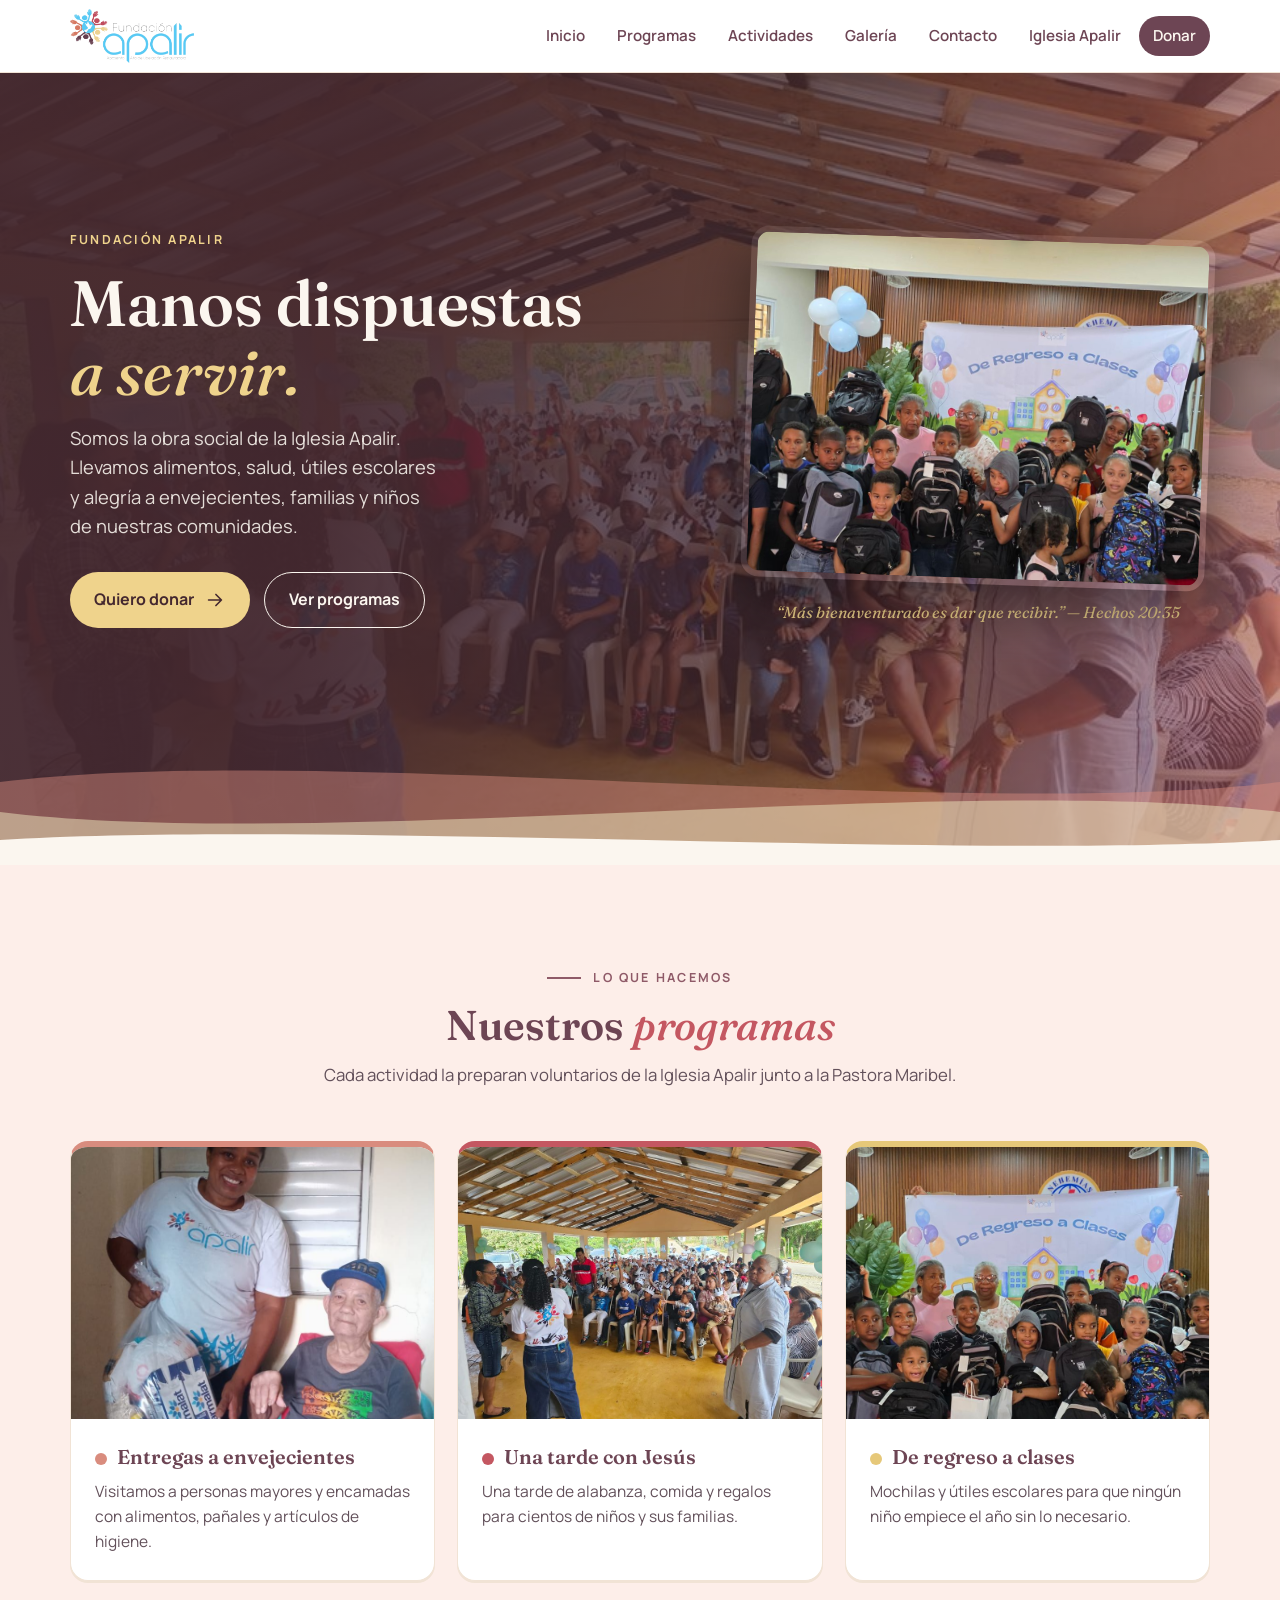
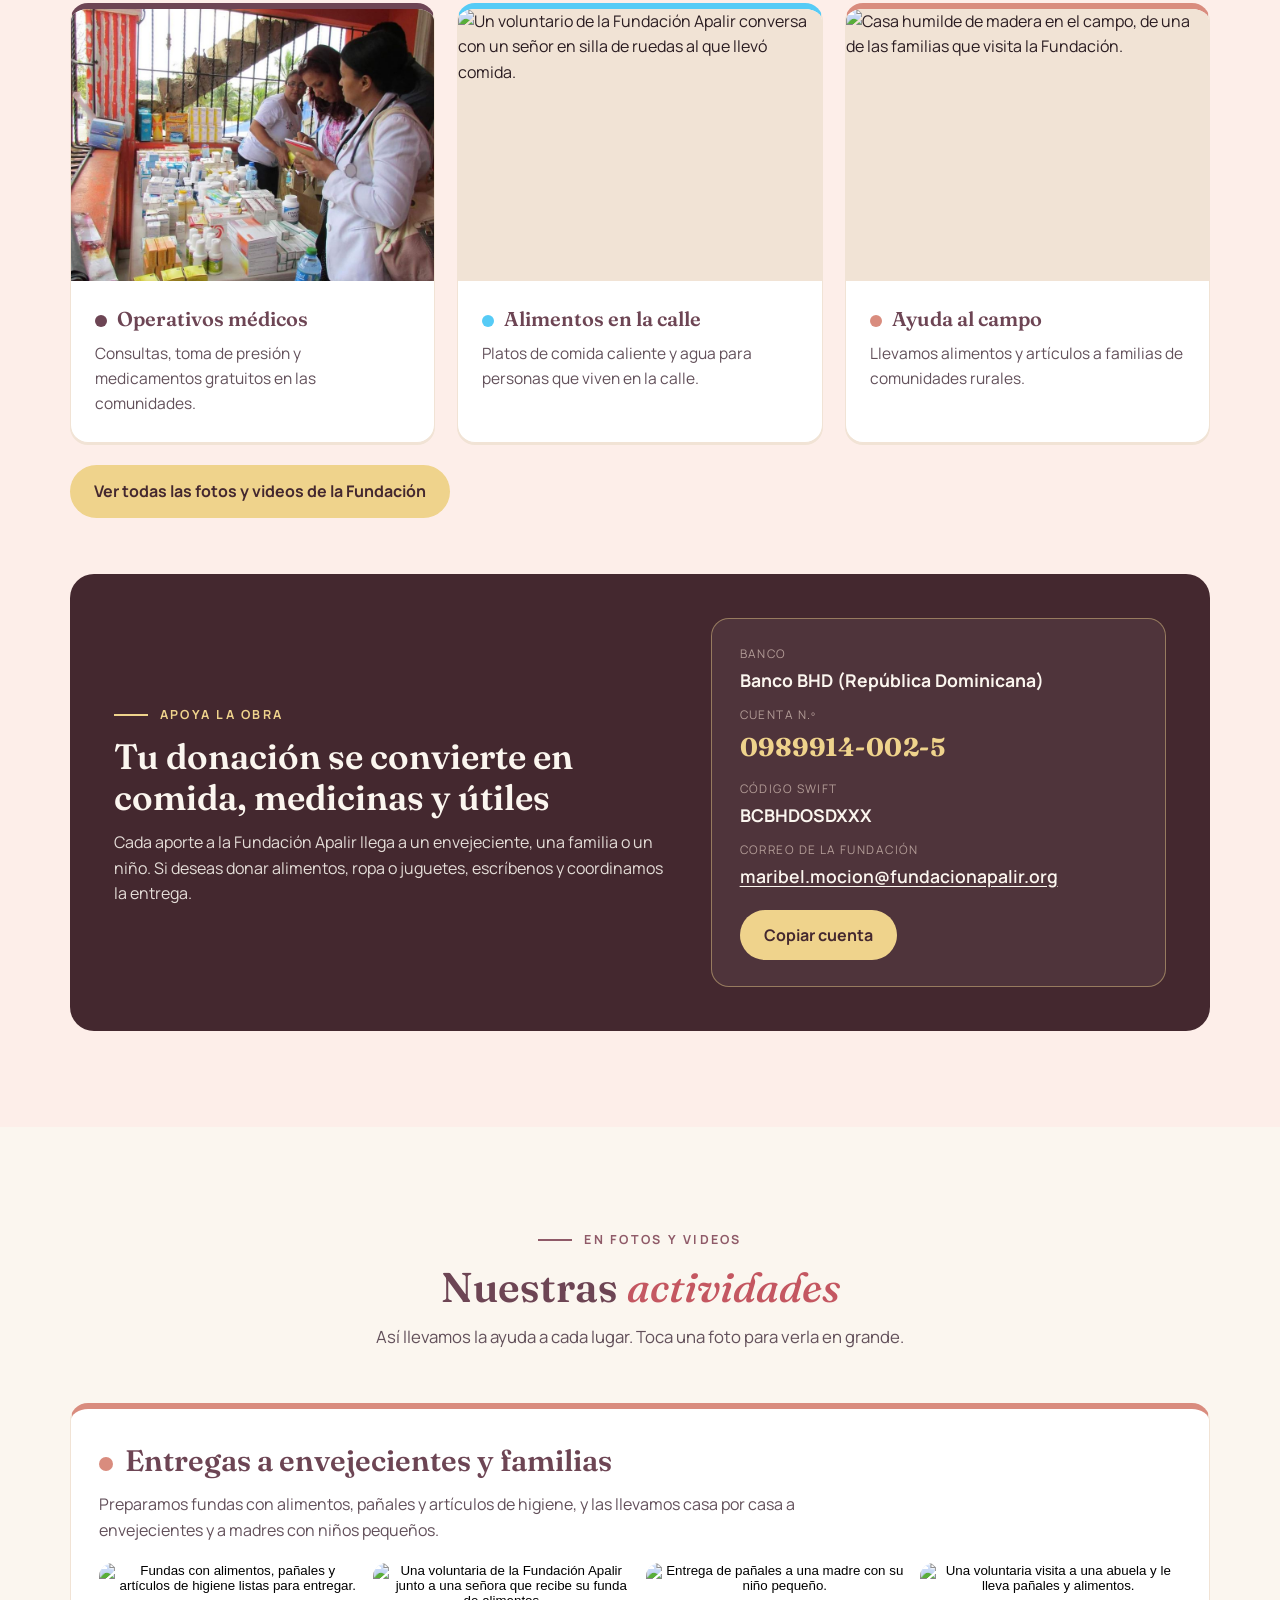
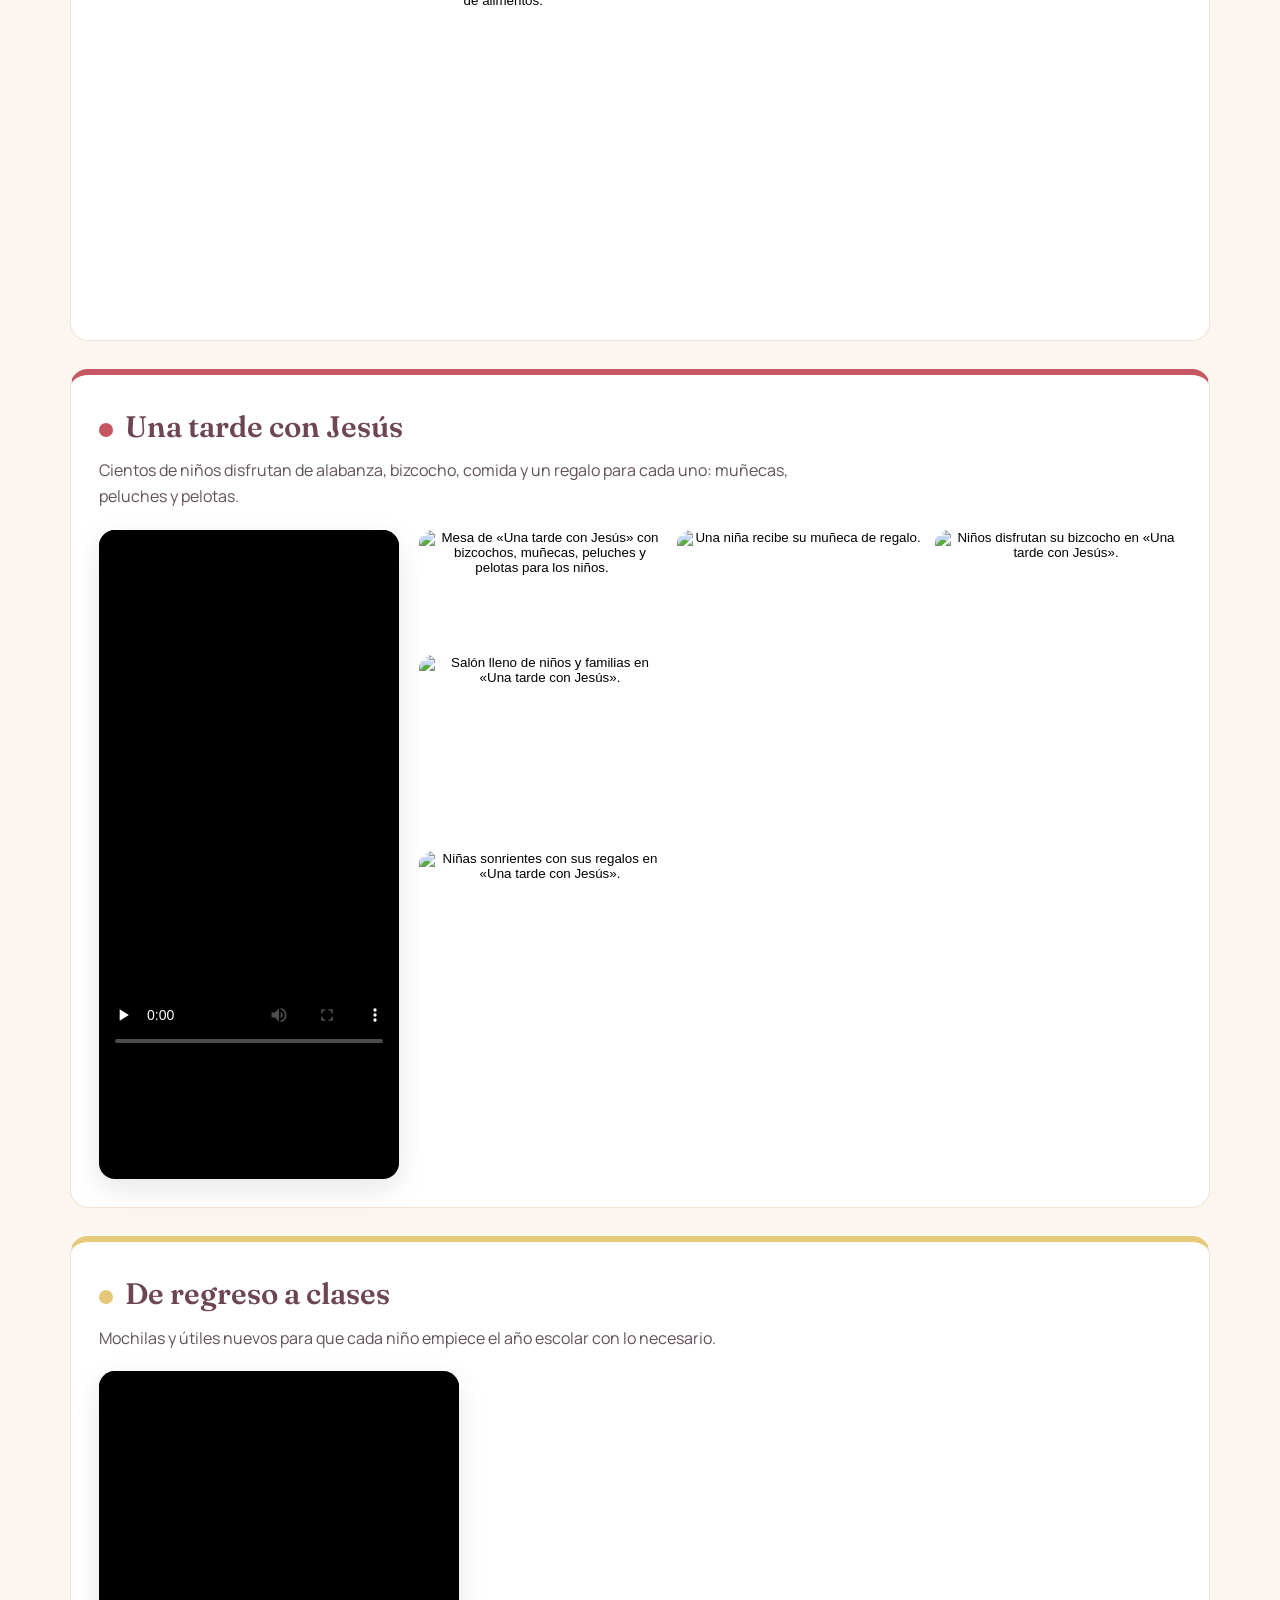
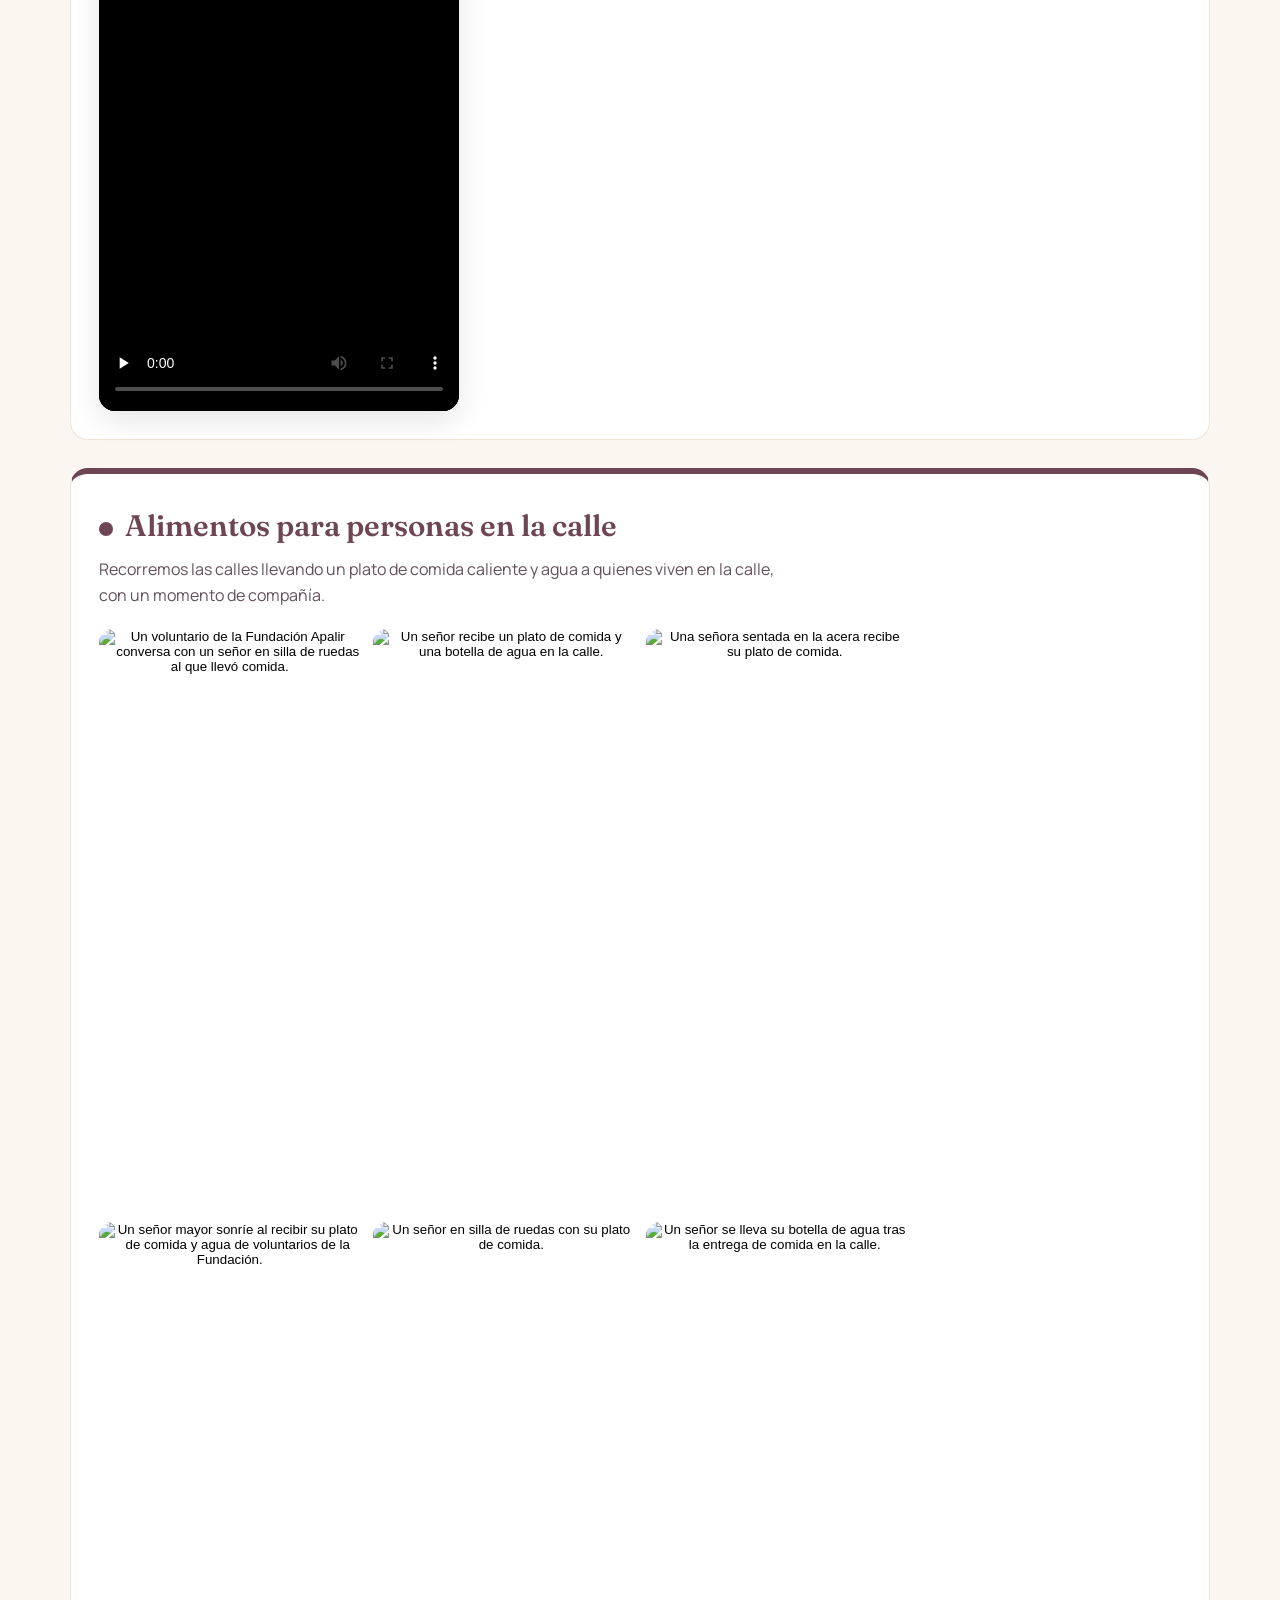
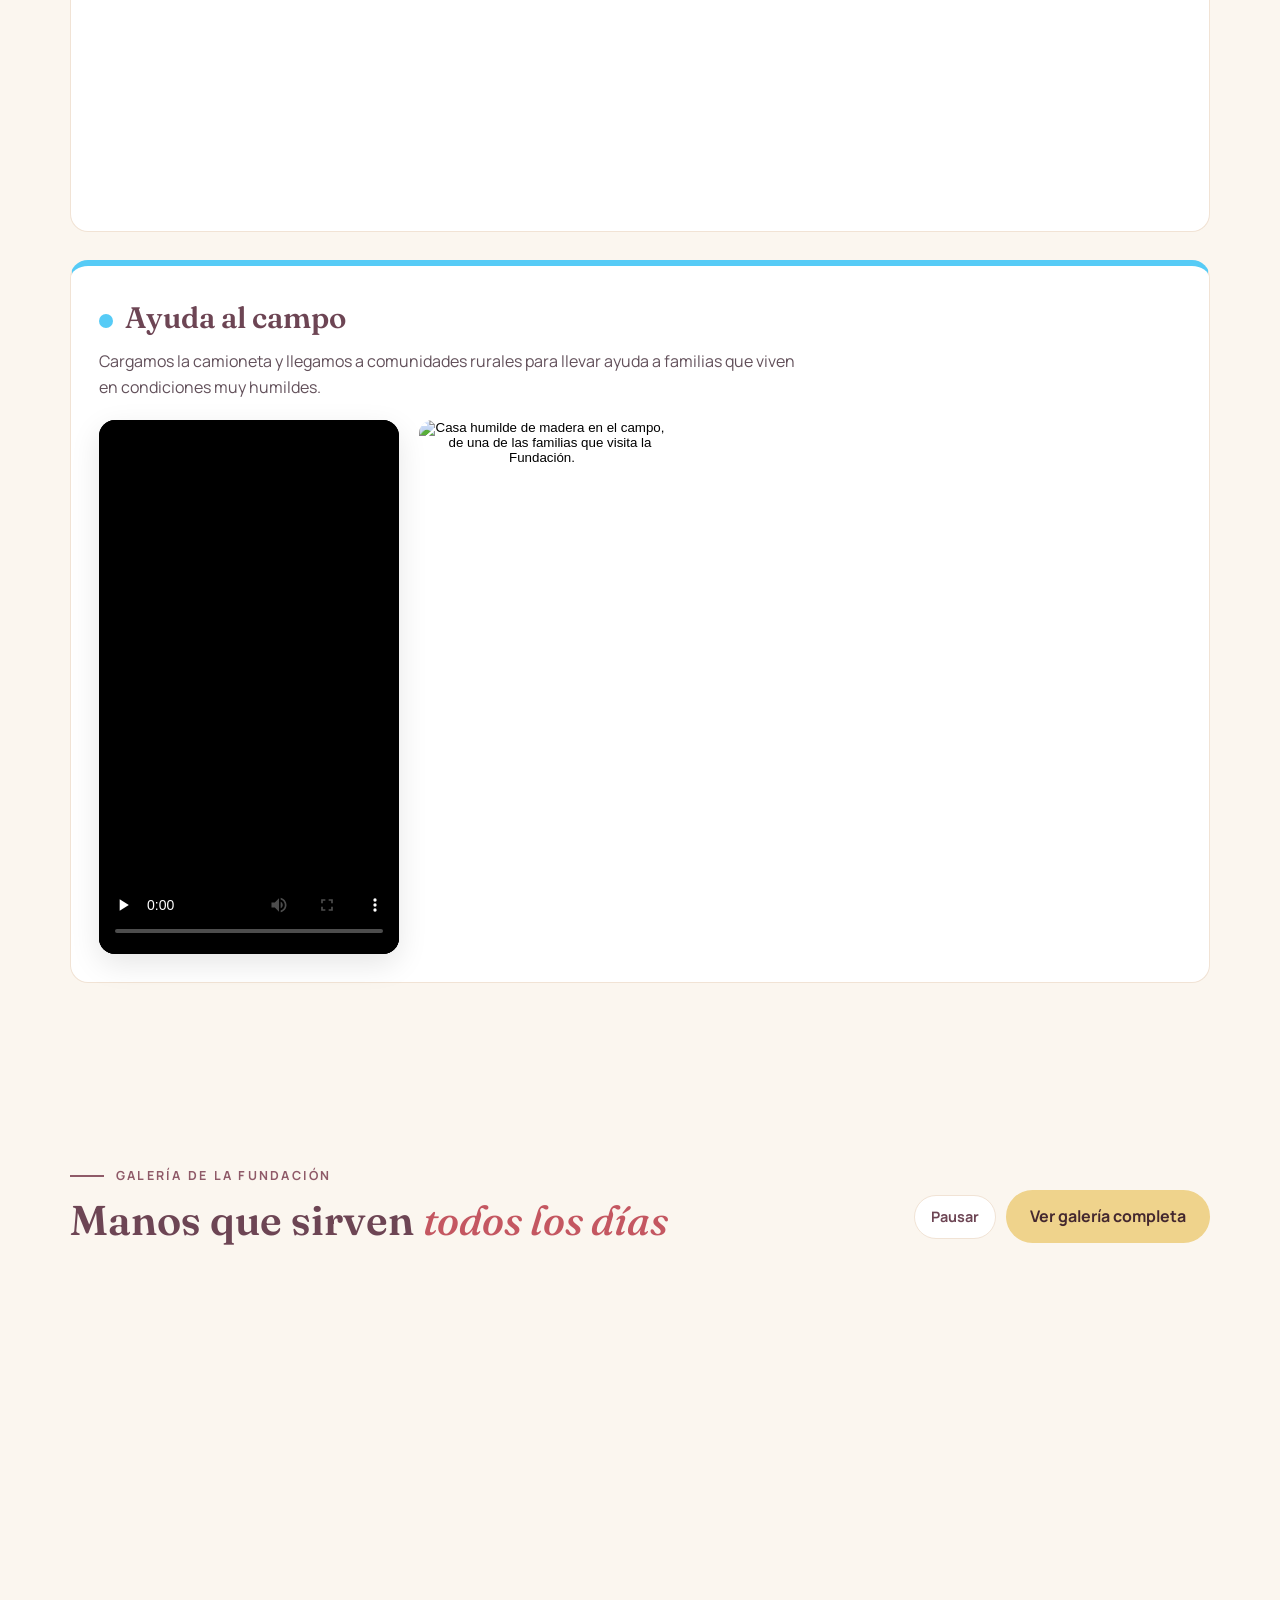
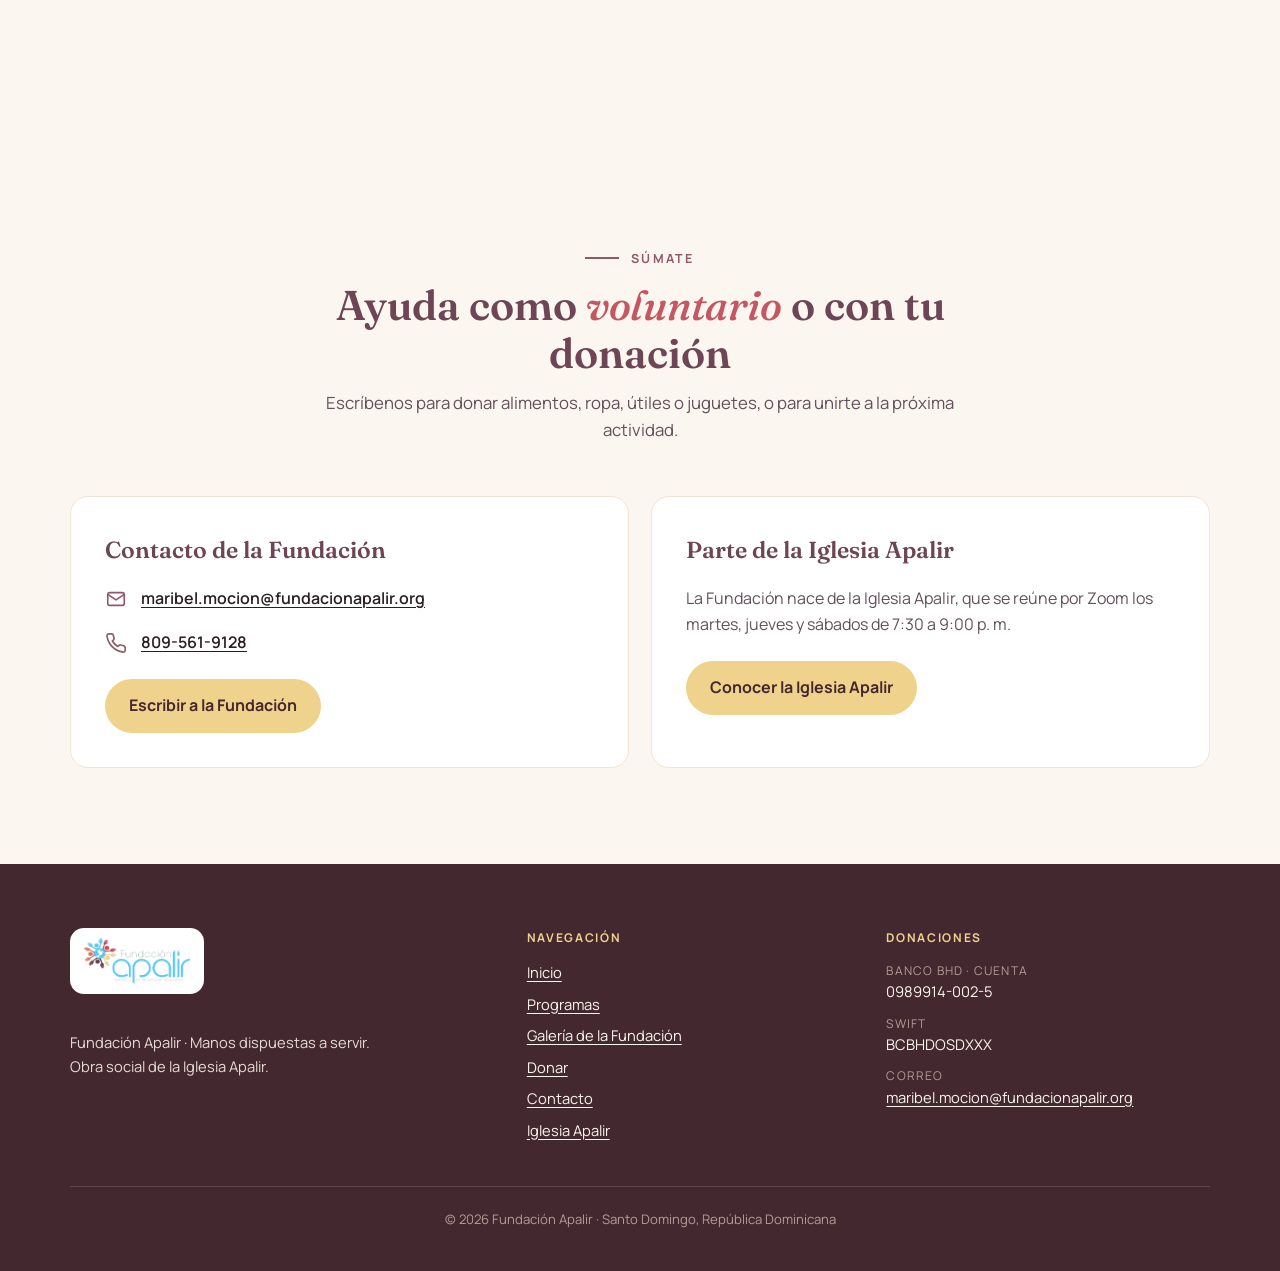
==== commit 5684bf0a: "feat: actividades de la Fundación en fotos y videos - Nueva sección «Nuestras actividades»: entregas" ====
--- a/fundacion.html
+++ b/fundacion.html
@@ -10,7 +10,7 @@
 <link rel="preconnect" href="https://fonts.googleapis.com">
 <link rel="preconnect" href="https://fonts.gstatic.com" crossorigin>
 <link href="https://fonts.googleapis.com/css2?family=Bebas+Neue&family=Fraunces:ital,opsz,wght@0,9..144,500;0,9..144,600;1,9..144,500&family=Manrope:wght@400;500;600;700&display=swap" rel="stylesheet">
-<link rel="stylesheet" href="assets/sitio.css?v=16">
+<link rel="stylesheet" href="assets/sitio.css?v=25">
 <script>document.documentElement.classList.replace('sin-js', 'js');</script>
 </head>
 <body>
@@ -29,6 +29,7 @@
       <ul>
         <li><a href="#inicio">Inicio</a></li>
         <li><a href="#programas">Programas</a></li>
+        <li><a href="#actividades">Actividades</a></li>
         <li><a href="galeria-fundacion.html">Galería</a></li>
         <li><a href="#contacto">Contacto</a></li>
         <li><a href="index.html">Iglesia Apalir</a></li>
@@ -86,12 +87,12 @@
           <div class="txt"><h3>Operativos médicos</h3><p>Consultas, toma de presión y medicamentos gratuitos en las comunidades.</p></div>
         </article>
         <article class="programa revela" style="--i: 4">
-          <figure class="foto"><img src="assets/fundacion/comida.jpg" alt="Dos voluntarias de la Fundación Apalir sirven arroz, carne y pan en bandejas." width="900" height="900" loading="lazy"></figure>
-          <div class="txt"><h3>Comidas compartidas</h3><p>Cocinamos y servimos platos calientes en cada actividad de la fundación.</p></div>
+          <figure class="foto"><img src="assets/fundacion/actividades/calle-1.jpg" alt="Un voluntario de la Fundación Apalir conversa con un señor en silla de ruedas al que llevó comida." width="576" height="1280" loading="lazy"></figure>
+          <div class="txt"><h3>Alimentos en la calle</h3><p>Platos de comida caliente y agua para personas que viven en la calle.</p></div>
         </article>
         <article class="programa revela" style="--i: 5">
-          <figure class="foto"><img src="assets/fundacion/juguetes.jpg" alt="Mesa llena de juguetes, pelotas y peluches listos para regalar a los niños." width="900" height="1200" loading="lazy"></figure>
-          <div class="txt"><h3>Juguetes para los niños</h3><p>Regalos que llevan una sonrisa a niños de familias de escasos recursos.</p></div>
+          <figure class="foto"><img src="assets/fundacion/actividades/campo-1.jpg" alt="Casa humilde de madera en el campo, de una de las familias que visita la Fundación." width="787" height="1400" loading="lazy"></figure>
+          <div class="txt"><h3>Ayuda al campo</h3><p>Llevamos alimentos y artículos a familias de comunidades rurales.</p></div>
         </article>
       </div>
       <a class="btn btn-oro ver-mas" href="galeria-fundacion.html">Ver todas las fotos y videos de la Fundación</a>
@@ -114,6 +115,75 @@
             <span class="copiado" role="status" aria-live="polite"></span>
           </div>
         </div>
+      </div>
+    </div>
+  </section>
+
+  <section class="bloque actividades" id="actividades">
+    <div class="contenedor">
+      <div class="titulo">
+        <span class="eyebrow">En fotos y videos</span>
+        <h2>Nuestras <em>actividades</em></h2>
+        <p>Así llevamos la ayuda a cada lugar. Toca una foto para verla en grande.</p>
+      </div>
+      <div class="actividades-lista">
+      <article class="actividad revela" style="--mano: #d98c7e">
+        <div class="actividad-cab">
+          <h3>Entregas a envejecientes y familias</h3>
+          <p>Preparamos fundas con alimentos, pañales y artículos de higiene, y las llevamos casa por casa a envejecientes y a madres con niños pequeños.</p>
+        </div>
+        <ul class="mosaico" data-grupo="entregas">
+          <li><button class="mini" type="button" data-full="assets/fundacion/actividades/entregas-1.jpg"><img src="assets/fundacion/actividades/t/entregas-1.jpg" alt="Fundas con alimentos, pañales y artículos de higiene listas para entregar." width="520" height="390" loading="lazy"></button></li>
+          <li><button class="mini" type="button" data-full="assets/fundacion/actividades/entregas-2.jpg"><img src="assets/fundacion/actividades/t/entregas-2.jpg" alt="Una voluntaria de la Fundación Apalir junto a una señora que recibe su funda de alimentos." width="390" height="520" loading="lazy"></button></li>
+          <li><button class="mini" type="button" data-full="assets/fundacion/actividades/entregas-3.jpg"><img src="assets/fundacion/actividades/t/entregas-3.jpg" alt="Entrega de pañales a una madre con su niño pequeño." width="390" height="520" loading="lazy"></button></li>
+          <li><button class="mini" type="button" data-full="assets/fundacion/actividades/entregas-4.jpg"><img src="assets/fundacion/actividades/t/entregas-4.jpg" alt="Una voluntaria visita a una abuela y le lleva pañales y alimentos." width="390" height="520" loading="lazy"></button></li>
+        </ul>
+      </article>
+      <article class="actividad revela" style="--mano: #c45761">
+        <div class="actividad-cab">
+          <h3>Una tarde con Jesús</h3>
+          <p>Cientos de niños disfrutan de alabanza, bizcocho, comida y un regalo para cada uno: muñecas, peluches y pelotas.</p>
+        </div>
+        <figure class="actividad-video"><video controls preload="none" playsinline poster="assets/fundacion/videos/tarde-con-jesus.jpg" aria-label="Video de la fiesta de Una tarde con Jesús"><source src="assets/fundacion/videos/tarde-con-jesus.mp4" type="video/mp4"></video></figure>
+        <ul class="mosaico" data-grupo="tarde">
+          <li><button class="mini" type="button" data-full="assets/fundacion/actividades/tarde-1.jpg"><img src="assets/fundacion/actividades/t/tarde-1.jpg" alt="Mesa de «Una tarde con Jesús» con bizcochos, muñecas, peluches y pelotas para los niños." width="520" height="239" loading="lazy"></button></li>
+          <li><button class="mini" type="button" data-full="assets/fundacion/actividades/tarde-2.jpg"><img src="assets/fundacion/actividades/t/tarde-2.jpg" alt="Salón lleno de niños y familias en «Una tarde con Jesús»." width="520" height="390" loading="lazy"></button></li>
+          <li><button class="mini" type="button" data-full="assets/fundacion/actividades/tarde-3.jpg"><img src="assets/fundacion/actividades/t/tarde-3.jpg" alt="Niñas sonrientes con sus regalos en «Una tarde con Jesús»." width="390" height="520" loading="lazy"></button></li>
+          <li><button class="mini" type="button" data-full="assets/fundacion/actividades/tarde-4.jpg"><img src="assets/fundacion/actividades/t/tarde-4.jpg" alt="Una niña recibe su muñeca de regalo." width="390" height="520" loading="lazy"></button></li>
+          <li><button class="mini" type="button" data-full="assets/fundacion/actividades/tarde-5.jpg"><img src="assets/fundacion/actividades/t/tarde-5.jpg" alt="Niños disfrutan su bizcocho en «Una tarde con Jesús»." width="390" height="520" loading="lazy"></button></li>
+        </ul>
+      </article>
+      <article class="actividad revela" style="--mano: #e6c879">
+        <div class="actividad-cab">
+          <h3>De regreso a clases</h3>
+          <p>Mochilas y útiles nuevos para que cada niño empiece el año escolar con lo necesario.</p>
+        </div>
+        <figure class="actividad-video"><video controls preload="none" playsinline poster="assets/fundacion/videos/regreso-a-clases.jpg" aria-label="Video de los niños con sus mochilas nuevas"><source src="assets/fundacion/videos/regreso-a-clases.mp4" type="video/mp4"></video></figure>
+      </article>
+      <article class="actividad revela" style="--mano: #6d4554">
+        <div class="actividad-cab">
+          <h3>Alimentos para personas en la calle</h3>
+          <p>Recorremos las calles llevando un plato de comida caliente y agua a quienes viven en la calle, con un momento de compañía.</p>
+        </div>
+        <ul class="mosaico" data-grupo="calle">
+          <li><button class="mini" type="button" data-full="assets/fundacion/actividades/calle-1.jpg"><img src="assets/fundacion/actividades/t/calle-1.jpg" alt="Un voluntario de la Fundación Apalir conversa con un señor en silla de ruedas al que llevó comida." width="234" height="520" loading="lazy"></button></li>
+          <li><button class="mini" type="button" data-full="assets/fundacion/actividades/calle-2.jpg"><img src="assets/fundacion/actividades/t/calle-2.jpg" alt="Un señor mayor sonríe al recibir su plato de comida y agua de voluntarios de la Fundación." width="234" height="520" loading="lazy"></button></li>
+          <li><button class="mini" type="button" data-full="assets/fundacion/actividades/calle-3.jpg"><img src="assets/fundacion/actividades/t/calle-3.jpg" alt="Un señor recibe un plato de comida y una botella de agua en la calle." width="234" height="520" loading="lazy"></button></li>
+          <li><button class="mini" type="button" data-full="assets/fundacion/actividades/calle-4.jpg"><img src="assets/fundacion/actividades/t/calle-4.jpg" alt="Un señor en silla de ruedas con su plato de comida." width="234" height="520" loading="lazy"></button></li>
+          <li><button class="mini" type="button" data-full="assets/fundacion/actividades/calle-5.jpg"><img src="assets/fundacion/actividades/t/calle-5.jpg" alt="Una señora sentada en la acera recibe su plato de comida." width="234" height="520" loading="lazy"></button></li>
+          <li><button class="mini" type="button" data-full="assets/fundacion/actividades/calle-6.jpg"><img src="assets/fundacion/actividades/t/calle-6.jpg" alt="Un señor se lleva su botella de agua tras la entrega de comida en la calle." width="234" height="520" loading="lazy"></button></li>
+        </ul>
+      </article>
+      <article class="actividad revela" style="--mano: #56cbf6">
+        <div class="actividad-cab">
+          <h3>Ayuda al campo</h3>
+          <p>Cargamos la camioneta y llegamos a comunidades rurales para llevar ayuda a familias que viven en condiciones muy humildes.</p>
+        </div>
+        <figure class="actividad-video"><video controls preload="none" playsinline poster="assets/fundacion/videos/ayuda-al-campo.jpg" aria-label="Video de la camioneta cargada de ayuda en el campo"><source src="assets/fundacion/videos/ayuda-al-campo.mp4" type="video/mp4"></video></figure>
+        <ul class="mosaico" data-grupo="campo">
+          <li><button class="mini" type="button" data-full="assets/fundacion/actividades/campo-1.jpg"><img src="assets/fundacion/actividades/t/campo-1.jpg" alt="Casa humilde de madera en el campo, de una de las familias que visita la Fundación." width="292" height="520" loading="lazy"></button></li>
+        </ul>
+      </article>
       </div>
     </div>
   </section>
@@ -165,6 +235,13 @@
   </section>
 </main>
 
+<dialog class="visor" aria-label="Foto ampliada">
+  <figure class="t-modal"><img alt=""></figure>
+  <button class="visor-btn visor-cerrar" type="button" aria-label="Cerrar">×</button>
+  <button class="visor-btn visor-ant" type="button" aria-label="Foto anterior">‹</button>
+  <button class="visor-btn visor-sig" type="button" aria-label="Foto siguiente">›</button>
+</dialog>
+
 <footer class="pie">
   <div class="contenedor">
     <div class="pie-grid">
@@ -196,6 +273,6 @@
   </div>
 </footer>
 
-<script src="assets/sitio.js?v=16" defer></script>
+<script src="assets/sitio.js?v=25" defer></script>
 </body>
 </html>
--- a/assets/sitio.css
+++ b/assets/sitio.css
@@ -625,3 +625,92 @@
 }
 /* El collage solo tiene fotos superpuestas: necesita un ancho propio o se encoge a cero en el teléfono */
 @media (max-width: 760px) { .collage { width: 100%; max-width: 340px; justify-self: center; } }
+
+/* Franja superior en el teléfono: la cinta corre en una sola línea con la letra ajustada a la pantalla.
+   Se mueve también con «Reducir movimiento» (pedido del cliente); tocarla la detiene o la hace seguir. */
+.anuncio-corto { display: none; }
+.anuncio.pausada .ticker-pista { animation-play-state: paused; }
+.ticker-ventana { cursor: pointer; }
+@media (max-width: 760px) {
+  .anuncio .contenedor.ticker { padding: 10px 0; }
+  .anuncio .ticker > a { display: none; }
+  .anuncio .ticker-ventana { font-size: clamp(.72rem, 3.3vw, .88rem); }
+  .ticker-pista span { padding-right: 40px; }
+  .ticker-pista span::before { margin-right: 10px; }
+}
+@media (prefers-reduced-motion: reduce) {
+  .ticker-pista { animation: desliza 38s linear infinite; flex-wrap: nowrap; width: max-content; }
+  .ticker-pista span[aria-hidden] { display: block; }
+}
+
+/* ============ Entrada de 3 s: paloma dibujada en canvas ============ */
+html.con-intro .intro { background: #0b2f6b url("intro/paloma-poster.jpg") center / cover no-repeat; animation-delay: 8s; }
+html.con-intro .intro::before { content: ""; position: absolute; inset: -40px; background: url("intro/paloma-poster.jpg") center / cover no-repeat; filter: blur(34px) saturate(1.2) brightness(.8); }
+.intro-lienzo { position: absolute; left: 50%; top: 0; height: 100%; width: auto; transform: translateX(-50%); -webkit-mask-image: linear-gradient(90deg, transparent, #000 14%, #000 86%, transparent); mask-image: linear-gradient(90deg, transparent, #000 14%, #000 86%, transparent); }
+.intro.corriendo .intro-lienzo { animation: acercar 3s ease-out forwards; }
+.intro.corriendo .intro-nombre { animation: nombre 1.3s cubic-bezier(0.22, 1, 0.36, 1) .9s forwards; }
+.intro.corriendo .intro-progreso span { animation: progreso 3s linear forwards; }
+.intro.intro-luz .intro-destello { animation: destello .8s cubic-bezier(.3, 0, .2, 1) forwards; }
+.intro.intro-fin { transition-duration: .7s; }
+@media (max-width: 760px) {
+  html.con-intro .intro::before { display: none; }
+  .intro-lienzo { -webkit-mask-image: none; mask-image: none; min-width: 100%; }
+  .intro.corriendo .intro-lienzo { animation: acercar 3s ease-out forwards; }
+}
+/* El título va arriba, en el cielo: la paloma baja hacia las manos en la parte inferior */
+.intro-textos { bottom: auto; top: 15vh; }
+.intro-nombre { top: 0; bottom: auto; }
+.intro-sombra { background: radial-gradient(ellipse at 50% 55%, transparent 40%, rgba(3, 16, 28, .5) 100%), linear-gradient(180deg, rgba(3, 16, 28, .55) 0%, transparent 38%); }
+
+/* ============ Teléfono: la portada cabe en la primera pantalla con su botón principal ============
+   svh = alto visible con las barras de Safari a la vista; se descuenta la cabecera (y la franja de avisos si la hay). */
+@media (max-width: 760px) {
+  .hero { --encima: 74px; }
+  .anuncio ~ main .hero { --encima: 115px; }
+  .hero > .contenedor { padding-top: 0; gap: 28px; }
+  .hero > .contenedor > div:first-child { min-height: calc(100vh - var(--encima)); min-height: calc(100svh - var(--encima)); display: flex; flex-direction: column; justify-content: flex-end; padding-bottom: 22px; }
+  .hero::before, .hero::after { height: calc(100vh - var(--encima) + 2px); height: calc(100svh - var(--encima) + 2px); }
+  :root, [data-tema="iglesia"] { --hero-fundido: linear-gradient(180deg, rgba(11, 47, 72, .05) 0%, rgba(11, 47, 72, .2) 28%, rgba(11, 47, 72, .82) 52%, #0b2f48 70%); }
+  [data-tema="fundacion"] { --hero-fundido: linear-gradient(180deg, rgba(68, 40, 47, .05) 0%, rgba(68, 40, 47, .2) 28%, rgba(68, 40, 47, .85) 52%, #44282f 70%); }
+  .hero .eyebrow { margin: 0; }
+  .hero h1 { font-size: clamp(1.95rem, 8.4vw, 2.5rem); margin: 10px 0 12px; }
+  .hero p.lead { font-size: .98rem; line-height: 1.5; margin: 0 0 18px; }
+  .hero .acciones { gap: 10px; }
+  .hero .acciones .btn { padding: 13px 22px; }
+}
+/* Portada de la Iglesia en el teléfono: la foto sube (se corta el aire acondicionado y empieza en las plantas),
+   centrada hacia la Pastora Maribel; el texto se compacta para que ella se vea sobre él. */
+@media (max-width: 760px) {
+  .anuncio ~ main .hero::before { background-size: auto 112%; background-position: 30% 100%; }
+  .anuncio ~ main .hero::after { background: linear-gradient(180deg, rgba(11, 47, 72, .05) 0%, rgba(11, 47, 72, .12) 42%, rgba(11, 47, 72, .8) 58%, #0b2f48 72%); }
+  .anuncio ~ main .hero h1 { font-size: clamp(1.75rem, 7.4vw, 2.2rem); margin: 8px 0 10px; }
+  .anuncio ~ main .hero .lead-largo { display: none; }
+  .anuncio ~ main .hero .acciones .btn-linea { display: none; }
+}
+.lead-corto { display: none; }
+@media (max-width: 760px) { .anuncio ~ main .hero .lead-corto { display: inline; } }
+/* Teléfonos de pantalla baja (iPhone SE): se omite la línea «Bienvenido a casa» para no tapar a la Pastora */
+@media (max-width: 760px) and (max-height: 620px) {
+  .anuncio ~ main .hero .eyebrow { display: none; }
+  .anuncio ~ main .hero h1 { font-size: 1.65rem; margin-top: 0; }
+}
+
+/* ============ Fundación: actividades en fotos y videos ============ */
+.actividades-lista { display: grid; gap: 28px; }
+.actividad { background: var(--blanco); border: 1px solid var(--crema-2); border-top: 6px solid var(--mano); border-radius: var(--radio); padding: 28px; display: grid; grid-template-columns: 1fr; gap: 20px; }
+.actividad-cab h3 { font-family: var(--serif); font-weight: 600; font-size: clamp(1.4rem, 2.6vw, 1.85rem); color: var(--ciruela); margin: 0 0 8px; }
+.actividad-cab h3::before { content: ""; display: inline-block; width: 14px; height: 14px; border-radius: 50%; background: var(--mano); margin-right: 12px; vertical-align: middle; }
+.actividad-cab p { margin: 0; color: var(--texto-suave); max-width: 70ch; }
+.actividad .mosaico { columns: 4 200px; }
+.actividad-video { margin: 0; max-width: 360px; border-radius: 16px; overflow: hidden; background: #000; box-shadow: var(--sombra); }
+.actividad-video video { display: block; width: 100%; aspect-ratio: 9 / 16; object-fit: cover; background: #000; }
+@media (min-width: 900px) {
+  .actividad:has(.actividad-video):has(.mosaico) { grid-template-columns: 300px 1fr; }
+  .actividad:has(.actividad-video):has(.mosaico) .actividad-cab { grid-column: 1 / -1; }
+  .actividad:has(.actividad-video):has(.mosaico) .mosaico { columns: 3 180px; }
+}
+@media (max-width: 760px) {
+  .actividad { padding: 20px; }
+  .actividad .mosaico { columns: 2 140px; }
+  .actividad-video { max-width: none; }
+}
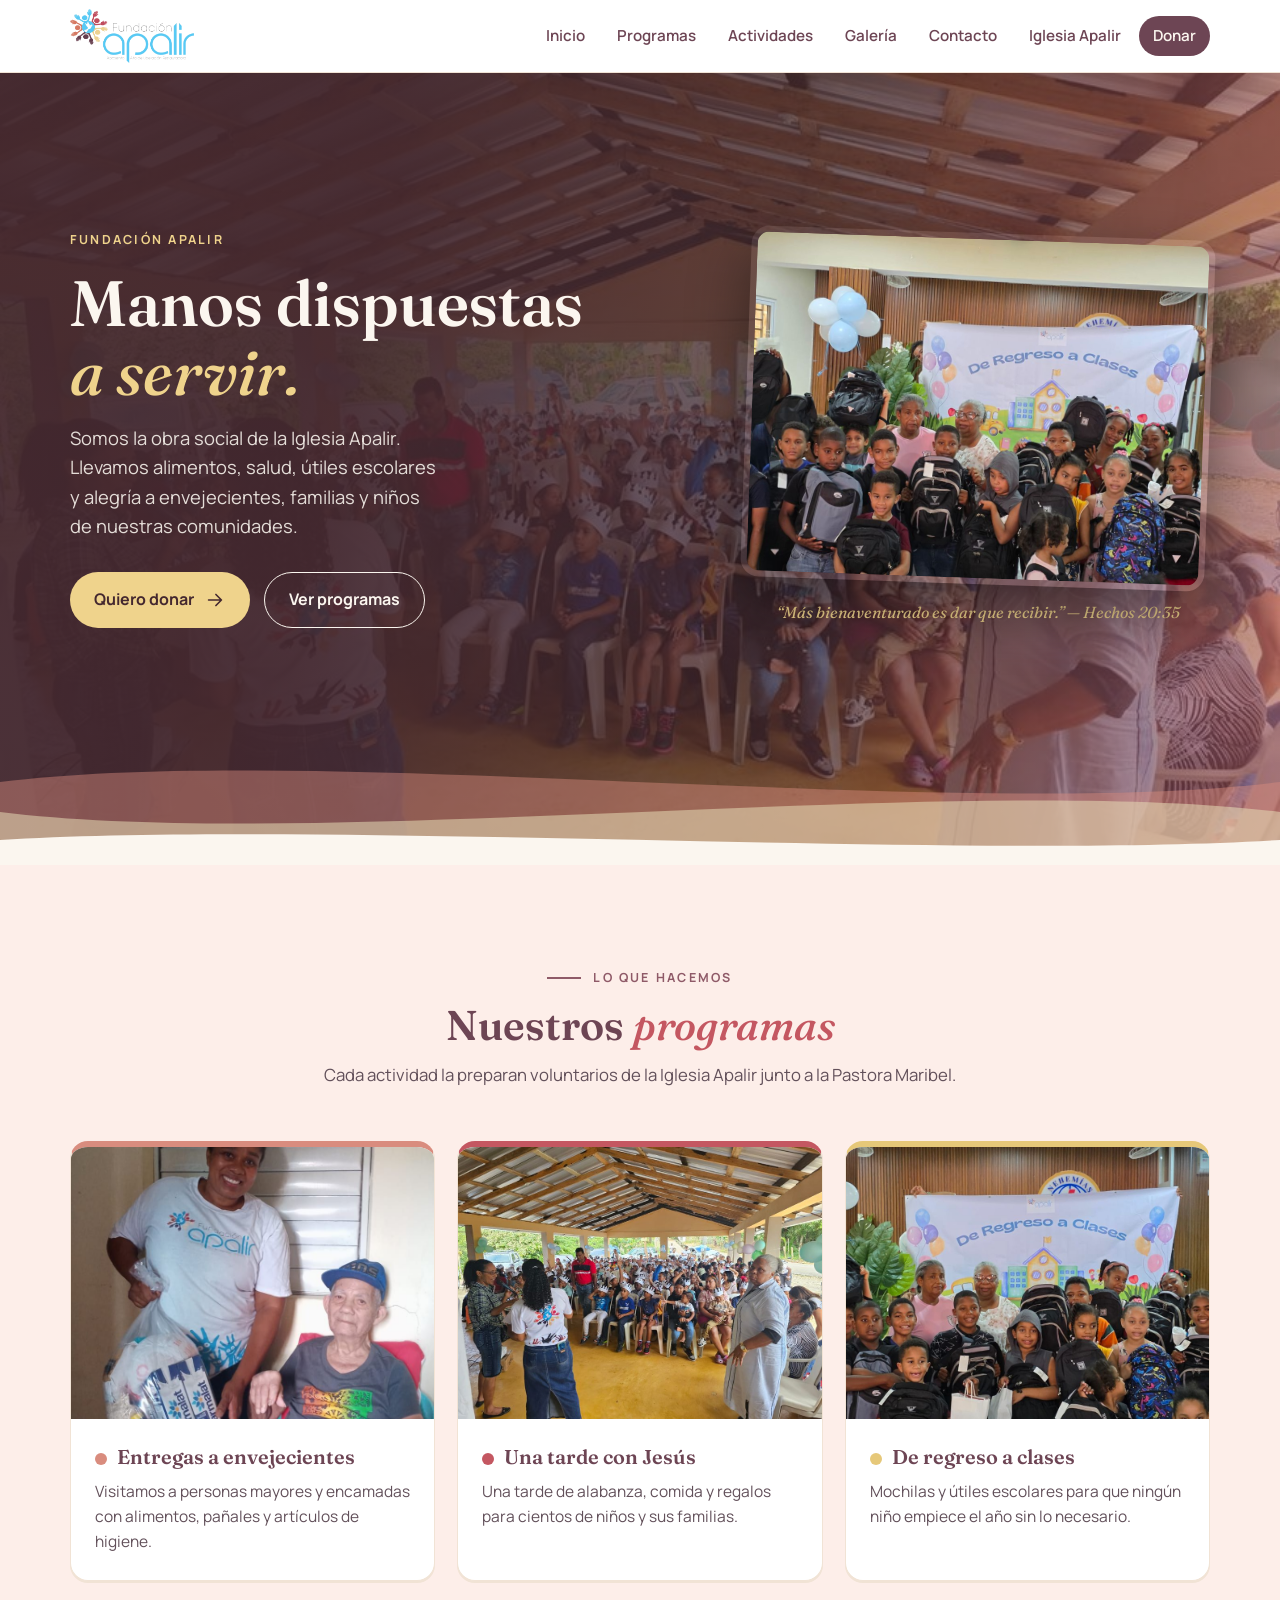
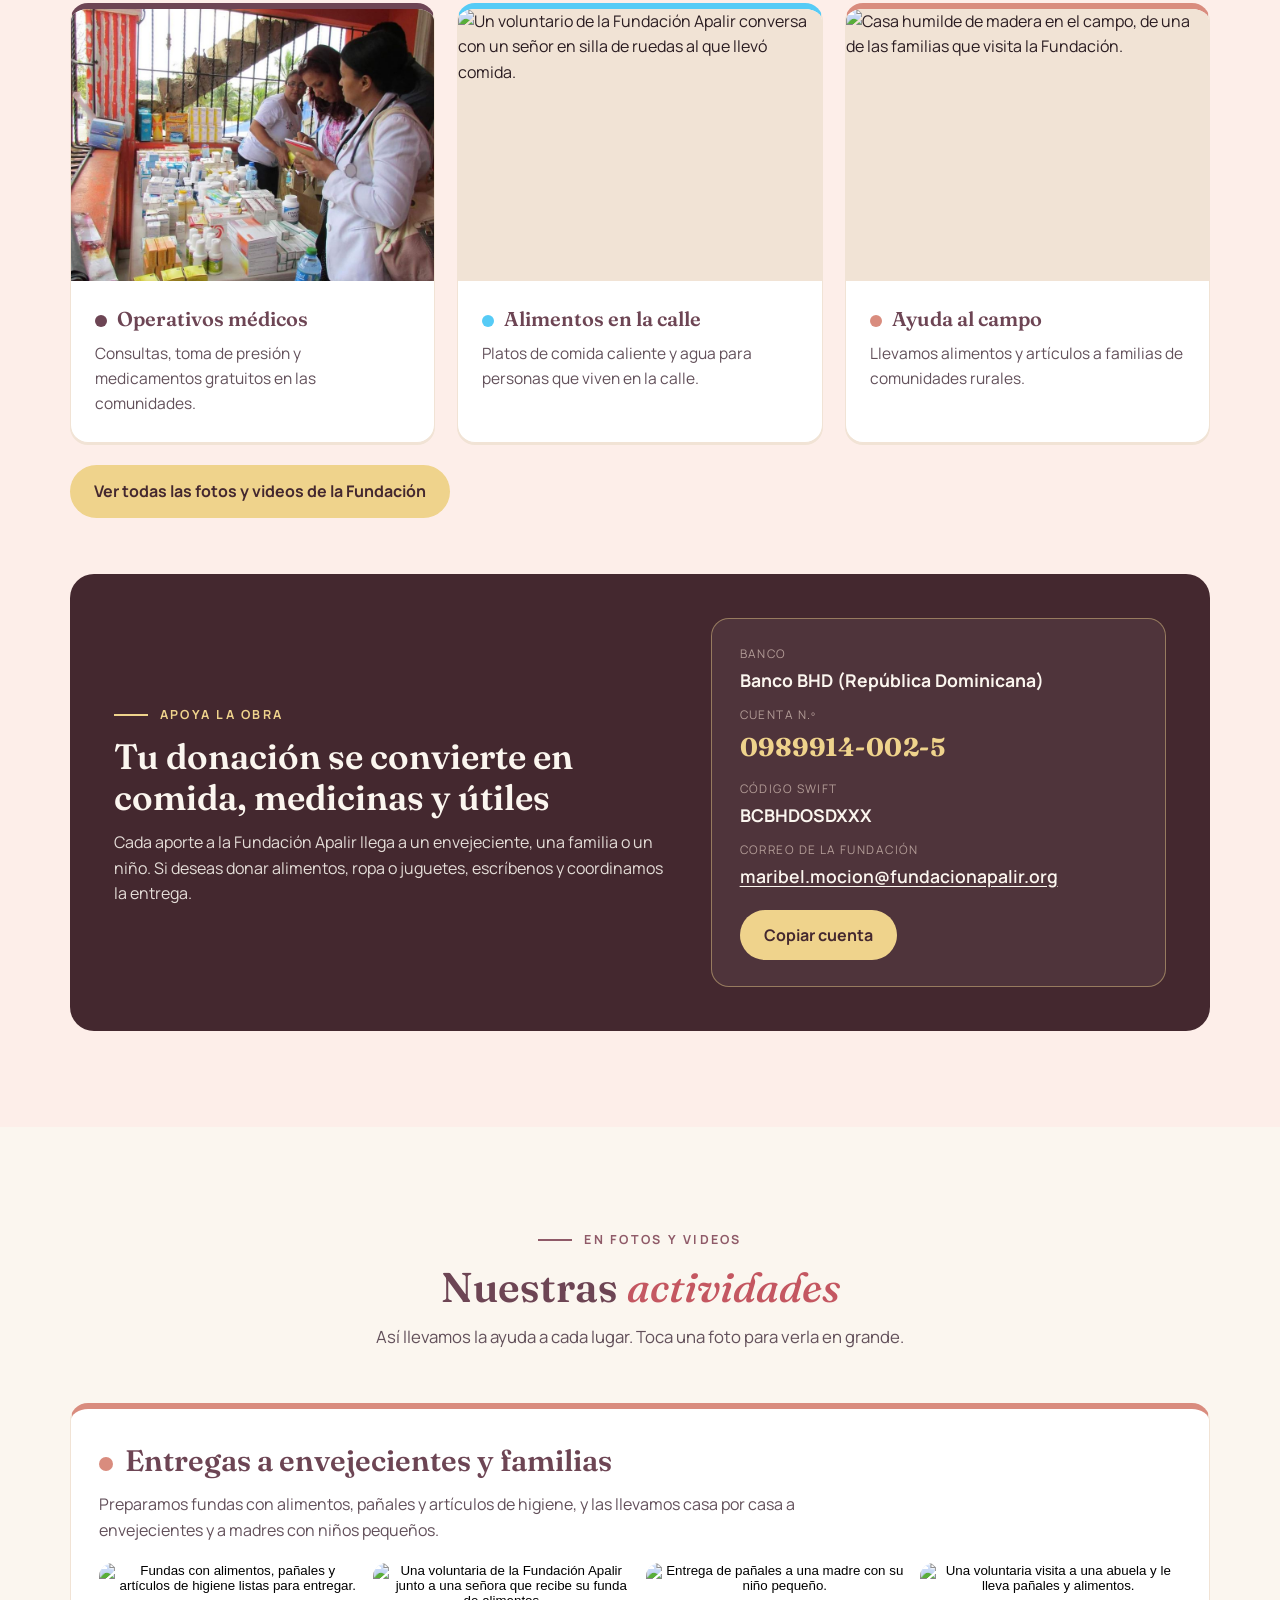
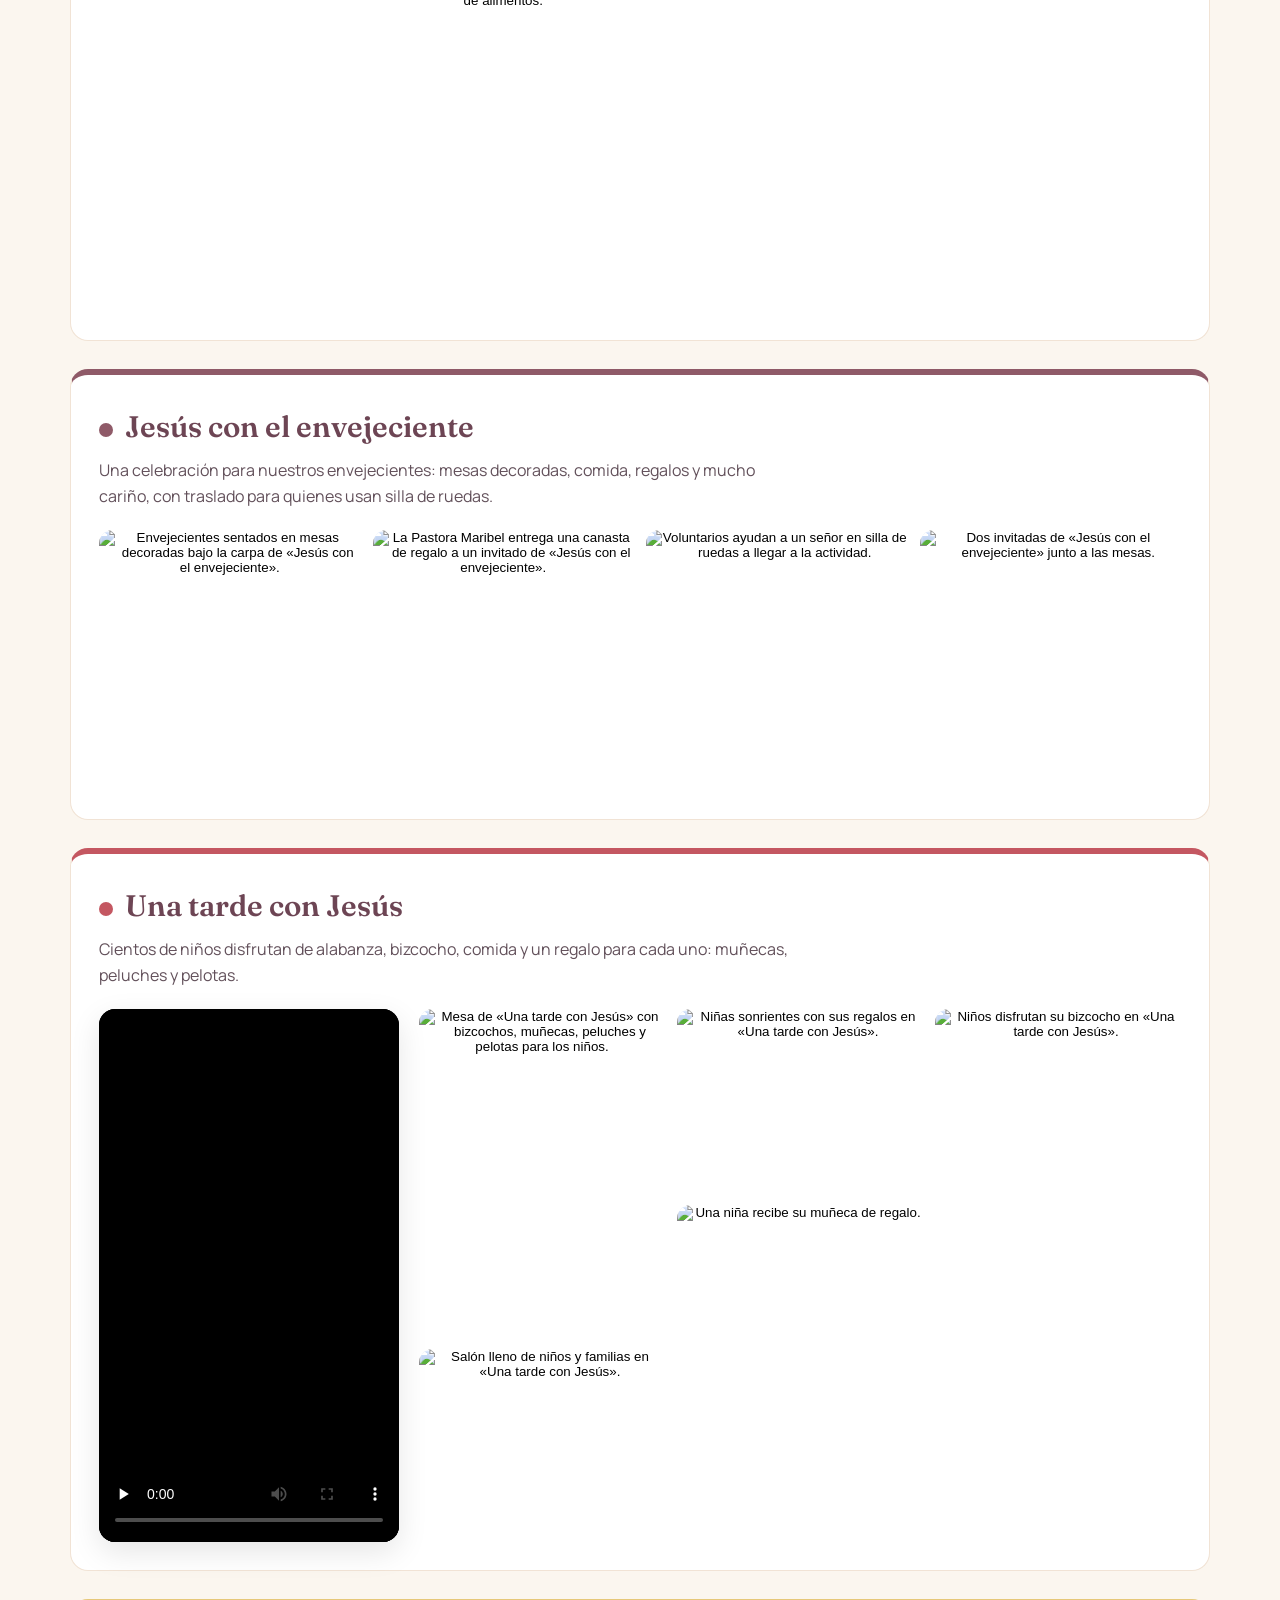
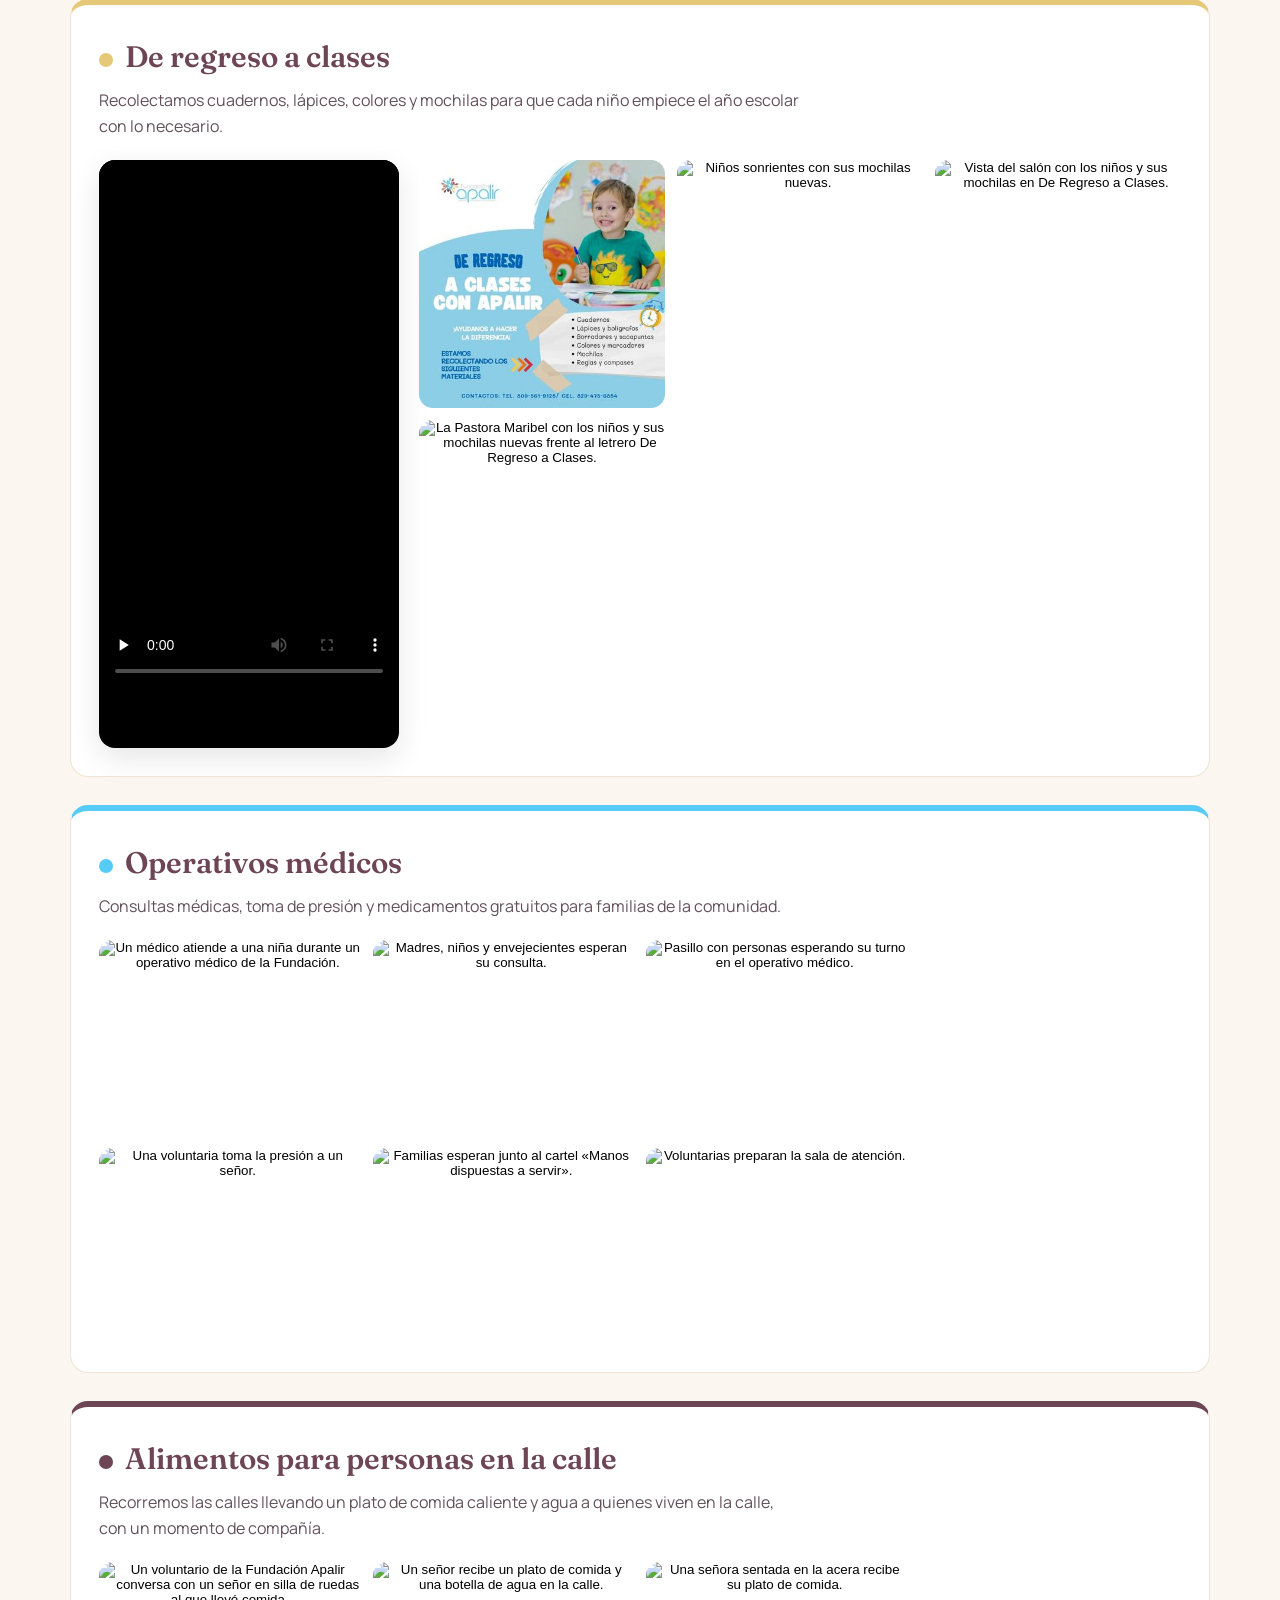
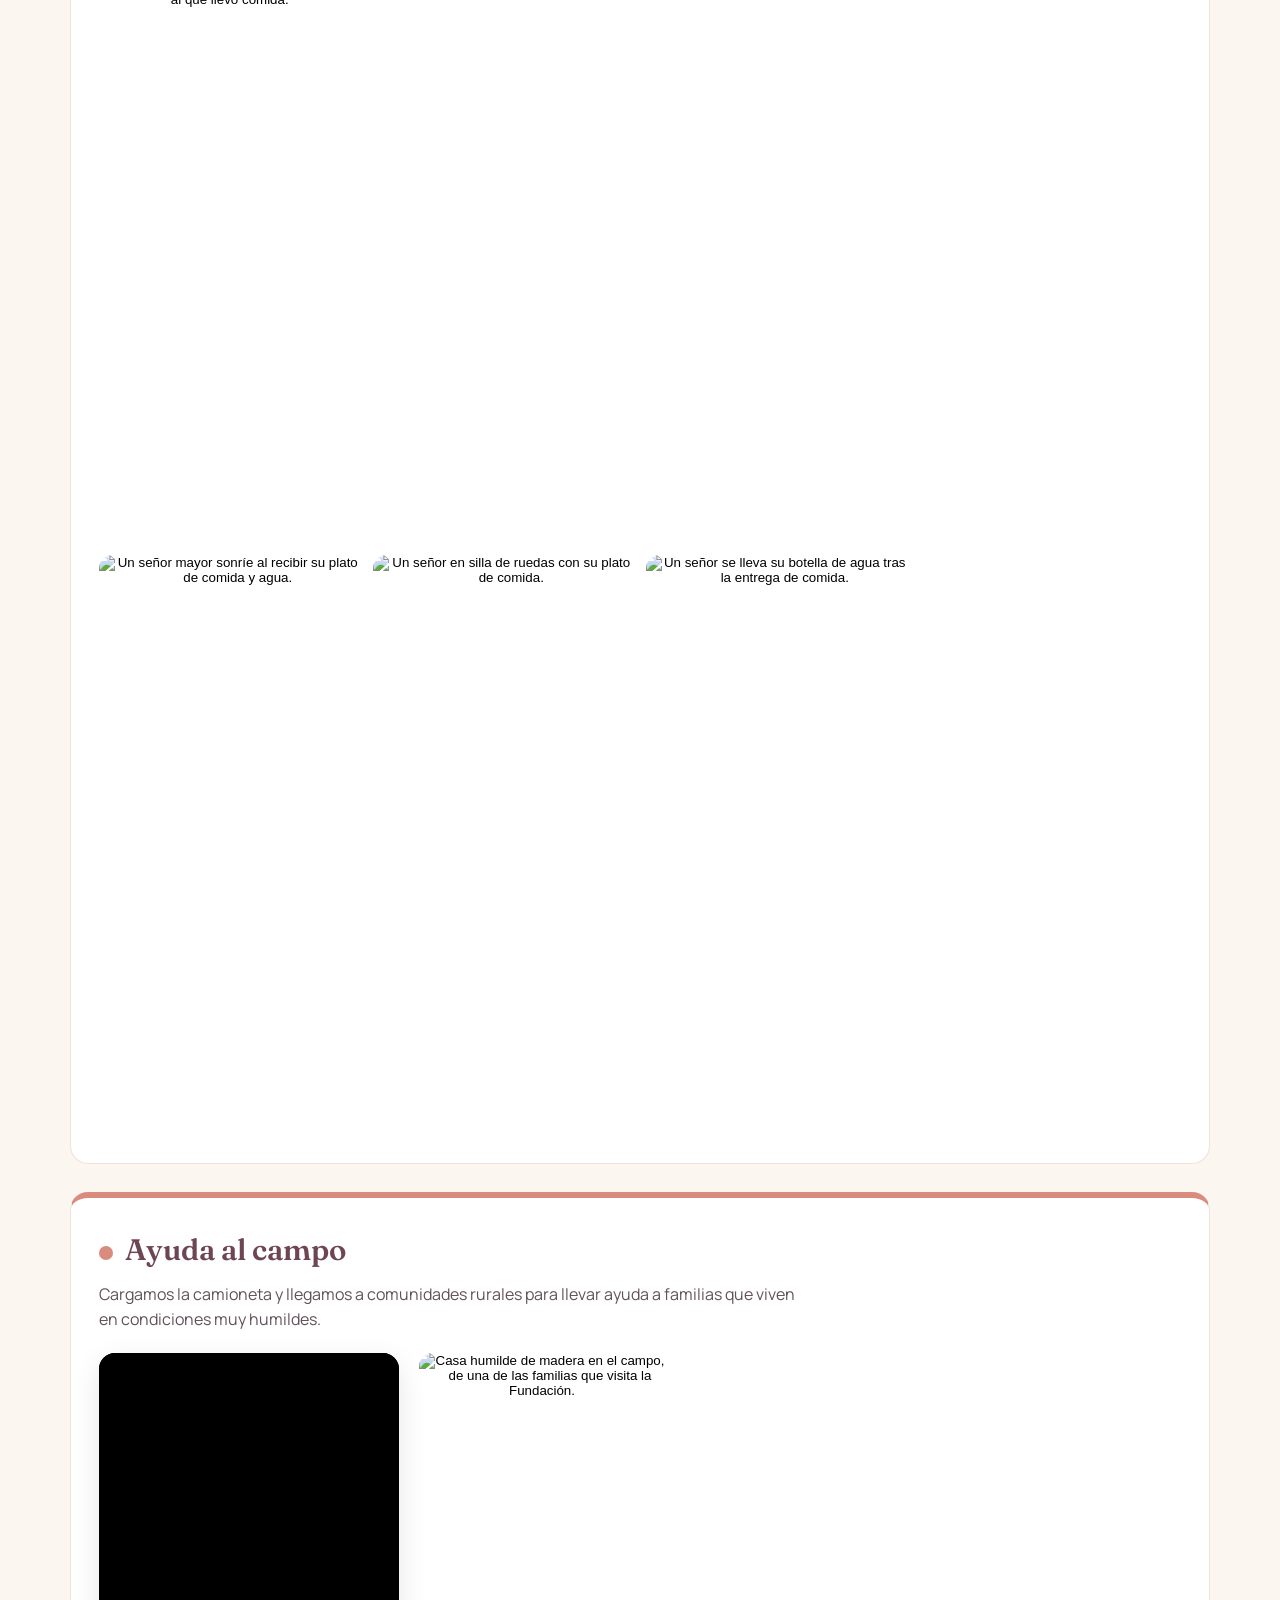
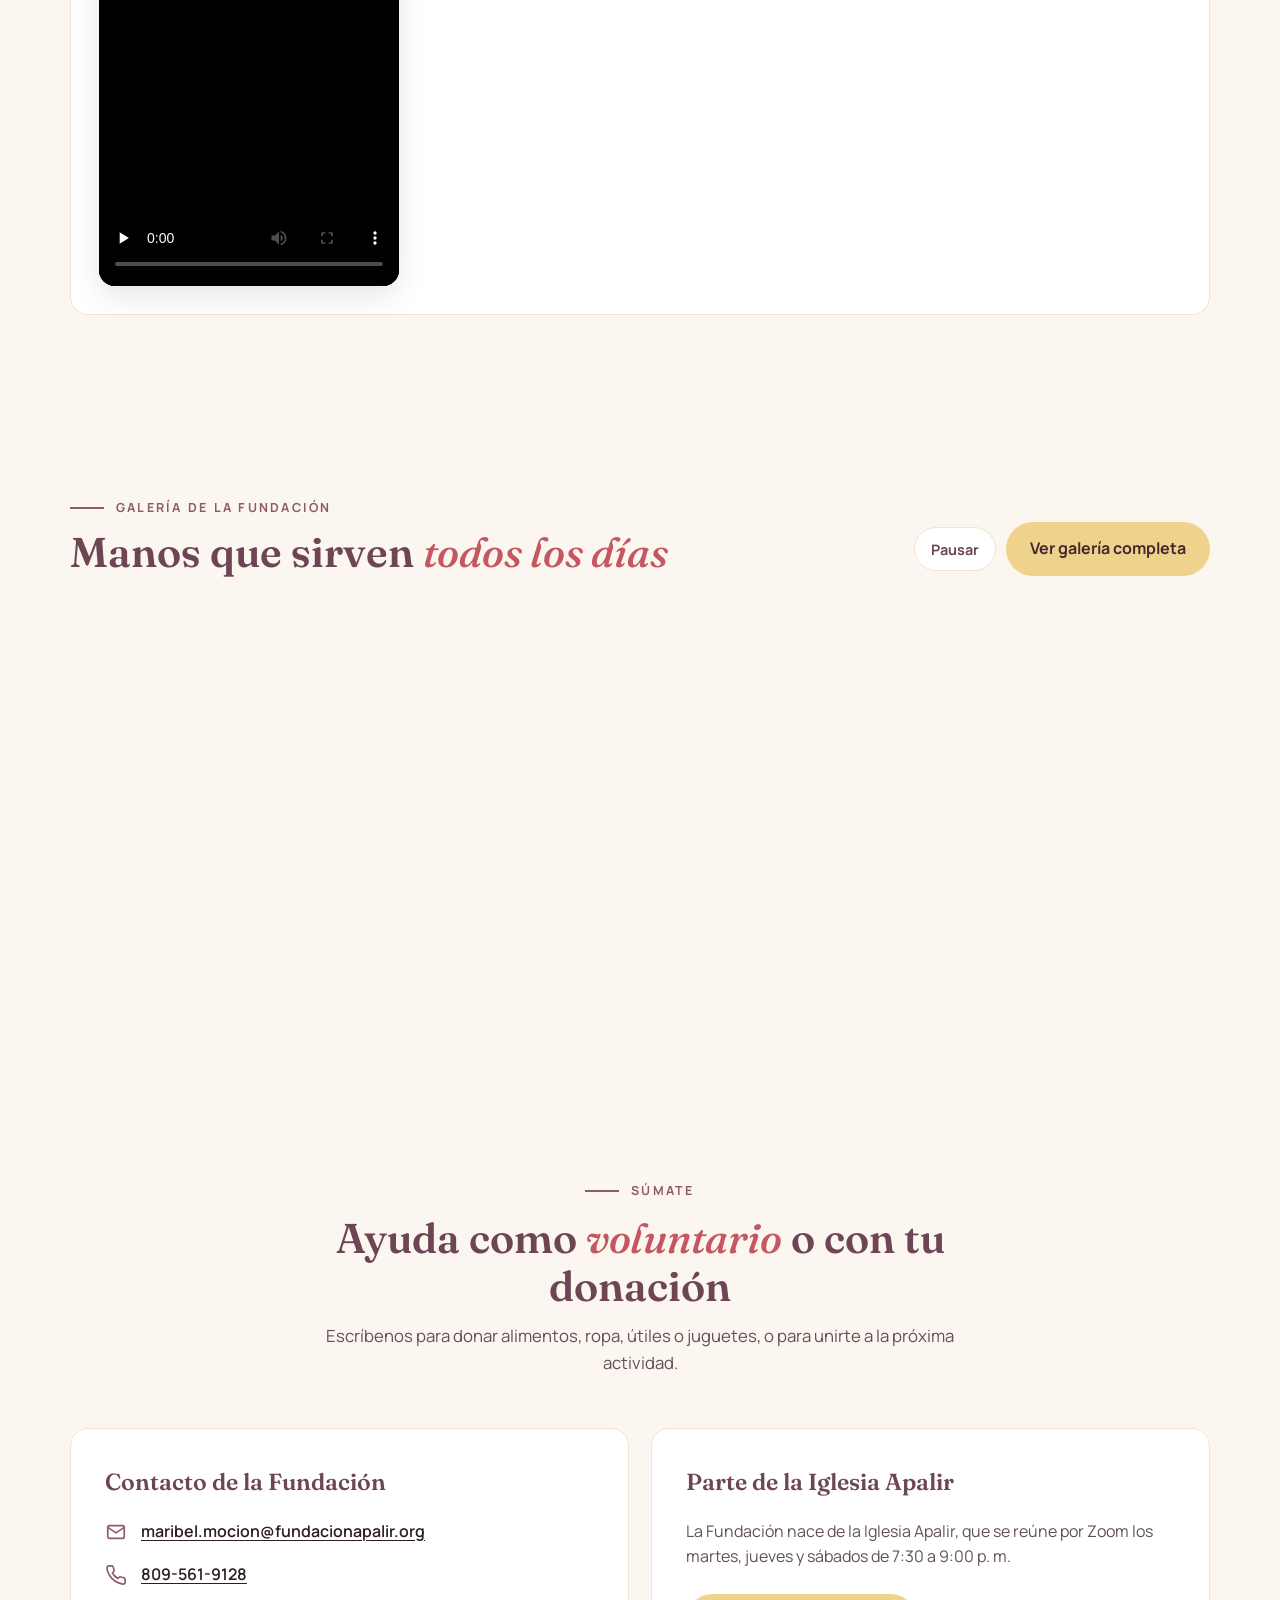
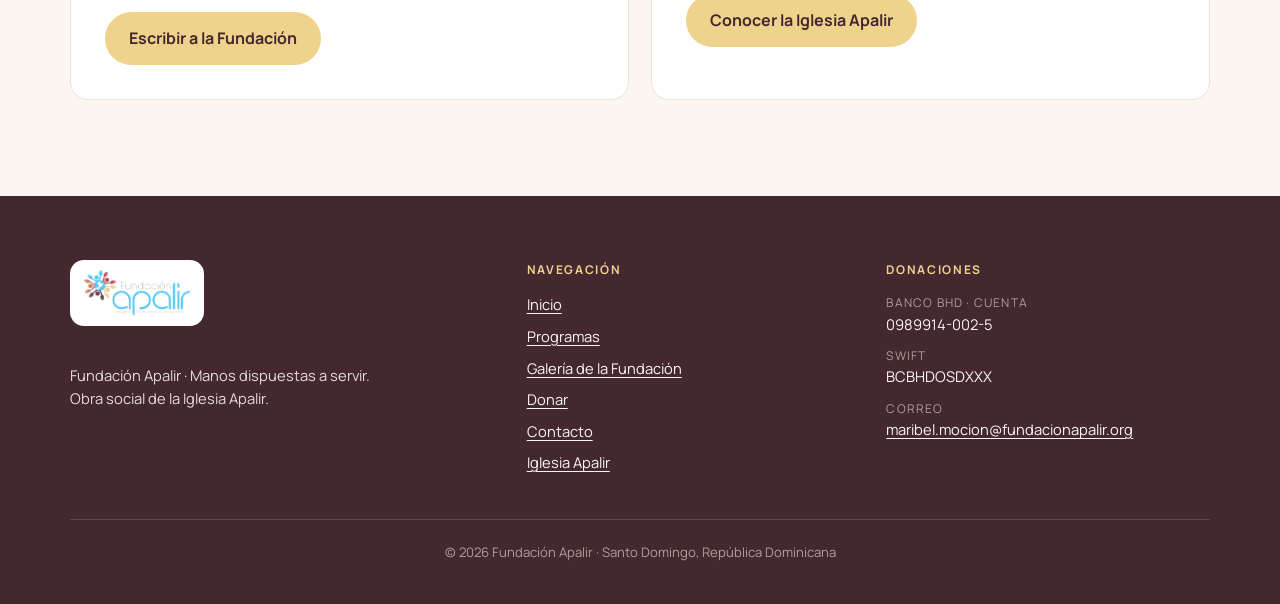
==== commit a1c5a0fc: "fix: actividades de la Fundación sin fotos ni videos repetidos Las actividades usan las fotos y vide" ====
--- a/fundacion.html
+++ b/fundacion.html
@@ -87,11 +87,11 @@
           <div class="txt"><h3>Operativos médicos</h3><p>Consultas, toma de presión y medicamentos gratuitos en las comunidades.</p></div>
         </article>
         <article class="programa revela" style="--i: 4">
-          <figure class="foto"><img src="assets/fundacion/actividades/calle-1.jpg" alt="Un voluntario de la Fundación Apalir conversa con un señor en silla de ruedas al que llevó comida." width="576" height="1280" loading="lazy"></figure>
+          <figure class="foto"><img src="assets/galeria/fundacion/299.jpg" alt="Un voluntario de la Fundación Apalir conversa con un señor en silla de ruedas al que llevó comida." width="576" height="1280" loading="lazy"></figure>
           <div class="txt"><h3>Alimentos en la calle</h3><p>Platos de comida caliente y agua para personas que viven en la calle.</p></div>
         </article>
         <article class="programa revela" style="--i: 5">
-          <figure class="foto"><img src="assets/fundacion/actividades/campo-1.jpg" alt="Casa humilde de madera en el campo, de una de las familias que visita la Fundación." width="787" height="1400" loading="lazy"></figure>
+          <figure class="foto"><img src="assets/galeria/fundacion/066.jpg" alt="Casa humilde de madera en el campo, de una de las familias que visita la Fundación." width="900" height="1600" loading="lazy"></figure>
           <div class="txt"><h3>Ayuda al campo</h3><p>Llevamos alimentos y artículos a familias de comunidades rurales.</p></div>
         </article>
       </div>
@@ -133,10 +133,22 @@
           <p>Preparamos fundas con alimentos, pañales y artículos de higiene, y las llevamos casa por casa a envejecientes y a madres con niños pequeños.</p>
         </div>
         <ul class="mosaico" data-grupo="entregas">
-          <li><button class="mini" type="button" data-full="assets/fundacion/actividades/entregas-1.jpg"><img src="assets/fundacion/actividades/t/entregas-1.jpg" alt="Fundas con alimentos, pañales y artículos de higiene listas para entregar." width="520" height="390" loading="lazy"></button></li>
-          <li><button class="mini" type="button" data-full="assets/fundacion/actividades/entregas-2.jpg"><img src="assets/fundacion/actividades/t/entregas-2.jpg" alt="Una voluntaria de la Fundación Apalir junto a una señora que recibe su funda de alimentos." width="390" height="520" loading="lazy"></button></li>
-          <li><button class="mini" type="button" data-full="assets/fundacion/actividades/entregas-3.jpg"><img src="assets/fundacion/actividades/t/entregas-3.jpg" alt="Entrega de pañales a una madre con su niño pequeño." width="390" height="520" loading="lazy"></button></li>
-          <li><button class="mini" type="button" data-full="assets/fundacion/actividades/entregas-4.jpg"><img src="assets/fundacion/actividades/t/entregas-4.jpg" alt="Una voluntaria visita a una abuela y le lleva pañales y alimentos." width="390" height="520" loading="lazy"></button></li>
+          <li><button class="mini" type="button" data-full="assets/galeria/fundacion/094.jpg"><img src="assets/galeria/fundacion/t/094.jpg" alt="Fundas con alimentos, pañales y artículos de higiene listas para entregar." width="420" height="315" loading="lazy"></button></li>
+          <li><button class="mini" type="button" data-full="assets/galeria/fundacion/108.jpg"><img src="assets/galeria/fundacion/t/108.jpg" alt="Una voluntaria de la Fundación Apalir junto a una señora que recibe su funda de alimentos." width="420" height="560" loading="lazy"></button></li>
+          <li><button class="mini" type="button" data-full="assets/galeria/fundacion/308.jpg"><img src="assets/galeria/fundacion/t/308.jpg" alt="Entrega de pañales a una madre con su niño pequeño." width="420" height="560" loading="lazy"></button></li>
+          <li><button class="mini" type="button" data-full="assets/galeria/fundacion/072.jpg"><img src="assets/galeria/fundacion/t/072.jpg" alt="Una voluntaria visita a una abuela y le lleva pañales y alimentos." width="420" height="560" loading="lazy"></button></li>
+        </ul>
+      </article>
+      <article class="actividad revela" style="--mano: #8f5a68">
+        <div class="actividad-cab">
+          <h3>Jesús con el envejeciente</h3>
+          <p>Una celebración para nuestros envejecientes: mesas decoradas, comida, regalos y mucho cariño, con traslado para quienes usan silla de ruedas.</p>
+        </div>
+        <ul class="mosaico" data-grupo="envejeciente">
+          <li><button class="mini" type="button" data-full="assets/galeria/fundacion/161.jpg"><img src="assets/galeria/fundacion/t/161.jpg" alt="Envejecientes sentados en mesas decoradas bajo la carpa de «Jesús con el envejeciente»." width="420" height="315" loading="lazy"></button></li>
+          <li><button class="mini" type="button" data-full="assets/galeria/fundacion/159.jpg"><img src="assets/galeria/fundacion/t/159.jpg" alt="La Pastora Maribel entrega una canasta de regalo a un invitado de «Jesús con el envejeciente»." width="420" height="420" loading="lazy"></button></li>
+          <li><button class="mini" type="button" data-full="assets/galeria/fundacion/160.jpg"><img src="assets/galeria/fundacion/t/160.jpg" alt="Voluntarios ayudan a un señor en silla de ruedas a llegar a la actividad." width="420" height="315" loading="lazy"></button></li>
+          <li><button class="mini" type="button" data-full="assets/galeria/fundacion/162.jpg"><img src="assets/galeria/fundacion/t/162.jpg" alt="Dos invitadas de «Jesús con el envejeciente» junto a las mesas." width="420" height="315" loading="lazy"></button></li>
         </ul>
       </article>
       <article class="actividad revela" style="--mano: #c45761">
@@ -144,21 +156,41 @@
           <h3>Una tarde con Jesús</h3>
           <p>Cientos de niños disfrutan de alabanza, bizcocho, comida y un regalo para cada uno: muñecas, peluches y pelotas.</p>
         </div>
-        <figure class="actividad-video"><video controls preload="none" playsinline poster="assets/fundacion/videos/tarde-con-jesus.jpg" aria-label="Video de la fiesta de Una tarde con Jesús"><source src="assets/fundacion/videos/tarde-con-jesus.mp4" type="video/mp4"></video></figure>
+        <figure class="actividad-video"><video controls preload="none" playsinline poster="assets/videos/v12.jpg" aria-label="Video de la fiesta de Una tarde con Jesús"><source src="assets/videos/v12.mp4" type="video/mp4"></video></figure>
         <ul class="mosaico" data-grupo="tarde">
-          <li><button class="mini" type="button" data-full="assets/fundacion/actividades/tarde-1.jpg"><img src="assets/fundacion/actividades/t/tarde-1.jpg" alt="Mesa de «Una tarde con Jesús» con bizcochos, muñecas, peluches y pelotas para los niños." width="520" height="239" loading="lazy"></button></li>
-          <li><button class="mini" type="button" data-full="assets/fundacion/actividades/tarde-2.jpg"><img src="assets/fundacion/actividades/t/tarde-2.jpg" alt="Salón lleno de niños y familias en «Una tarde con Jesús»." width="520" height="390" loading="lazy"></button></li>
-          <li><button class="mini" type="button" data-full="assets/fundacion/actividades/tarde-3.jpg"><img src="assets/fundacion/actividades/t/tarde-3.jpg" alt="Niñas sonrientes con sus regalos en «Una tarde con Jesús»." width="390" height="520" loading="lazy"></button></li>
-          <li><button class="mini" type="button" data-full="assets/fundacion/actividades/tarde-4.jpg"><img src="assets/fundacion/actividades/t/tarde-4.jpg" alt="Una niña recibe su muñeca de regalo." width="390" height="520" loading="lazy"></button></li>
-          <li><button class="mini" type="button" data-full="assets/fundacion/actividades/tarde-5.jpg"><img src="assets/fundacion/actividades/t/tarde-5.jpg" alt="Niños disfrutan su bizcocho en «Una tarde con Jesús»." width="390" height="520" loading="lazy"></button></li>
+          <li><button class="mini" type="button" data-full="assets/galeria/fundacion/307.jpg"><img src="assets/galeria/fundacion/t/307.jpg" alt="Mesa de «Una tarde con Jesús» con bizcochos, muñecas, peluches y pelotas para los niños." width="420" height="560" loading="lazy"></button></li>
+          <li><button class="mini" type="button" data-full="assets/galeria/fundacion/304.jpg"><img src="assets/galeria/fundacion/t/304.jpg" alt="Salón lleno de niños y familias en «Una tarde con Jesús»." width="420" height="193" loading="lazy"></button></li>
+          <li><button class="mini" type="button" data-full="assets/galeria/fundacion/305.jpg"><img src="assets/galeria/fundacion/t/305.jpg" alt="Niñas sonrientes con sus regalos en «Una tarde con Jesús»." width="420" height="315" loading="lazy"></button></li>
+          <li><button class="mini" type="button" data-full="assets/galeria/fundacion/306.jpg"><img src="assets/galeria/fundacion/t/306.jpg" alt="Una niña recibe su muñeca de regalo." width="420" height="560" loading="lazy"></button></li>
+          <li><button class="mini" type="button" data-full="assets/galeria/fundacion/309.jpg"><img src="assets/galeria/fundacion/t/309.jpg" alt="Niños disfrutan su bizcocho en «Una tarde con Jesús»." width="420" height="560" loading="lazy"></button></li>
         </ul>
       </article>
       <article class="actividad revela" style="--mano: #e6c879">
         <div class="actividad-cab">
           <h3>De regreso a clases</h3>
-          <p>Mochilas y útiles nuevos para que cada niño empiece el año escolar con lo necesario.</p>
-        </div>
-        <figure class="actividad-video"><video controls preload="none" playsinline poster="assets/fundacion/videos/regreso-a-clases.jpg" aria-label="Video de los niños con sus mochilas nuevas"><source src="assets/fundacion/videos/regreso-a-clases.mp4" type="video/mp4"></video></figure>
+          <p>Recolectamos cuadernos, lápices, colores y mochilas para que cada niño empiece el año escolar con lo necesario.</p>
+        </div>
+        <figure class="actividad-video"><video controls preload="none" playsinline poster="assets/videos/v14.jpg" aria-label="Video de los niños con sus mochilas nuevas"><source src="assets/videos/v14.mp4" type="video/mp4"></video></figure>
+        <ul class="mosaico" data-grupo="regreso">
+          <li><button class="mini" type="button" data-full="assets/fundacion/volantes/regreso-a-clases.jpg"><img src="assets/fundacion/volantes/t/regreso-a-clases.jpg" alt="Volante de «De regreso a clases con Apalir» con la lista de útiles que se recolectan." width="416" height="420" loading="lazy"></button></li>
+          <li><button class="mini" type="button" data-full="assets/galeria/fundacion/359.jpg"><img src="assets/galeria/fundacion/t/359.jpg" alt="La Pastora Maribel con los niños y sus mochilas nuevas frente al letrero De Regreso a Clases." width="420" height="560" loading="lazy"></button></li>
+          <li><button class="mini" type="button" data-full="assets/galeria/fundacion/361.jpg"><img src="assets/galeria/fundacion/t/361.jpg" alt="Niños sonrientes con sus mochilas nuevas." width="420" height="560" loading="lazy"></button></li>
+          <li><button class="mini" type="button" data-full="assets/galeria/fundacion/360.jpg"><img src="assets/galeria/fundacion/t/360.jpg" alt="Vista del salón con los niños y sus mochilas en De Regreso a Clases." width="420" height="560" loading="lazy"></button></li>
+        </ul>
+      </article>
+      <article class="actividad revela" style="--mano: #56cbf6">
+        <div class="actividad-cab">
+          <h3>Operativos médicos</h3>
+          <p>Consultas médicas, toma de presión y medicamentos gratuitos para familias de la comunidad.</p>
+        </div>
+        <ul class="mosaico" data-grupo="medicos">
+          <li><button class="mini" type="button" data-full="assets/galeria/fundacion/151.jpg"><img src="assets/galeria/fundacion/t/151.jpg" alt="Un médico atiende a una niña durante un operativo médico de la Fundación." width="420" height="315" loading="lazy"></button></li>
+          <li><button class="mini" type="button" data-full="assets/galeria/fundacion/154.jpg"><img src="assets/galeria/fundacion/t/154.jpg" alt="Una voluntaria toma la presión a un señor." width="420" height="315" loading="lazy"></button></li>
+          <li><button class="mini" type="button" data-full="assets/galeria/fundacion/152.jpg"><img src="assets/galeria/fundacion/t/152.jpg" alt="Madres, niños y envejecientes esperan su consulta." width="420" height="315" loading="lazy"></button></li>
+          <li><button class="mini" type="button" data-full="assets/galeria/fundacion/156.jpg"><img src="assets/galeria/fundacion/t/156.jpg" alt="Familias esperan junto al cartel «Manos dispuestas a servir»." width="420" height="315" loading="lazy"></button></li>
+          <li><button class="mini" type="button" data-full="assets/galeria/fundacion/157.jpg"><img src="assets/galeria/fundacion/t/157.jpg" alt="Pasillo con personas esperando su turno en el operativo médico." width="420" height="315" loading="lazy"></button></li>
+          <li><button class="mini" type="button" data-full="assets/galeria/fundacion/158.jpg"><img src="assets/galeria/fundacion/t/158.jpg" alt="Voluntarias preparan la sala de atención." width="420" height="315" loading="lazy"></button></li>
+        </ul>
       </article>
       <article class="actividad revela" style="--mano: #6d4554">
         <div class="actividad-cab">
@@ -166,22 +198,22 @@
           <p>Recorremos las calles llevando un plato de comida caliente y agua a quienes viven en la calle, con un momento de compañía.</p>
         </div>
         <ul class="mosaico" data-grupo="calle">
-          <li><button class="mini" type="button" data-full="assets/fundacion/actividades/calle-1.jpg"><img src="assets/fundacion/actividades/t/calle-1.jpg" alt="Un voluntario de la Fundación Apalir conversa con un señor en silla de ruedas al que llevó comida." width="234" height="520" loading="lazy"></button></li>
-          <li><button class="mini" type="button" data-full="assets/fundacion/actividades/calle-2.jpg"><img src="assets/fundacion/actividades/t/calle-2.jpg" alt="Un señor mayor sonríe al recibir su plato de comida y agua de voluntarios de la Fundación." width="234" height="520" loading="lazy"></button></li>
-          <li><button class="mini" type="button" data-full="assets/fundacion/actividades/calle-3.jpg"><img src="assets/fundacion/actividades/t/calle-3.jpg" alt="Un señor recibe un plato de comida y una botella de agua en la calle." width="234" height="520" loading="lazy"></button></li>
-          <li><button class="mini" type="button" data-full="assets/fundacion/actividades/calle-4.jpg"><img src="assets/fundacion/actividades/t/calle-4.jpg" alt="Un señor en silla de ruedas con su plato de comida." width="234" height="520" loading="lazy"></button></li>
-          <li><button class="mini" type="button" data-full="assets/fundacion/actividades/calle-5.jpg"><img src="assets/fundacion/actividades/t/calle-5.jpg" alt="Una señora sentada en la acera recibe su plato de comida." width="234" height="520" loading="lazy"></button></li>
-          <li><button class="mini" type="button" data-full="assets/fundacion/actividades/calle-6.jpg"><img src="assets/fundacion/actividades/t/calle-6.jpg" alt="Un señor se lleva su botella de agua tras la entrega de comida en la calle." width="234" height="520" loading="lazy"></button></li>
-        </ul>
-      </article>
-      <article class="actividad revela" style="--mano: #56cbf6">
+          <li><button class="mini" type="button" data-full="assets/galeria/fundacion/299.jpg"><img src="assets/galeria/fundacion/t/299.jpg" alt="Un voluntario de la Fundación Apalir conversa con un señor en silla de ruedas al que llevó comida." width="420" height="933" loading="lazy"></button></li>
+          <li><button class="mini" type="button" data-full="assets/galeria/fundacion/302.jpg"><img src="assets/galeria/fundacion/t/302.jpg" alt="Un señor mayor sonríe al recibir su plato de comida y agua." width="420" height="933" loading="lazy"></button></li>
+          <li><button class="mini" type="button" data-full="assets/galeria/fundacion/303.jpg"><img src="assets/galeria/fundacion/t/303.jpg" alt="Un señor recibe un plato de comida y una botella de agua en la calle." width="420" height="933" loading="lazy"></button></li>
+          <li><button class="mini" type="button" data-full="assets/galeria/fundacion/300.jpg"><img src="assets/galeria/fundacion/t/300.jpg" alt="Un señor en silla de ruedas con su plato de comida." width="420" height="933" loading="lazy"></button></li>
+          <li><button class="mini" type="button" data-full="assets/galeria/fundacion/298.jpg"><img src="assets/galeria/fundacion/t/298.jpg" alt="Una señora sentada en la acera recibe su plato de comida." width="420" height="933" loading="lazy"></button></li>
+          <li><button class="mini" type="button" data-full="assets/galeria/fundacion/301.jpg"><img src="assets/galeria/fundacion/t/301.jpg" alt="Un señor se lleva su botella de agua tras la entrega de comida." width="420" height="933" loading="lazy"></button></li>
+        </ul>
+      </article>
+      <article class="actividad revela" style="--mano: #d98c7e">
         <div class="actividad-cab">
           <h3>Ayuda al campo</h3>
           <p>Cargamos la camioneta y llegamos a comunidades rurales para llevar ayuda a familias que viven en condiciones muy humildes.</p>
         </div>
-        <figure class="actividad-video"><video controls preload="none" playsinline poster="assets/fundacion/videos/ayuda-al-campo.jpg" aria-label="Video de la camioneta cargada de ayuda en el campo"><source src="assets/fundacion/videos/ayuda-al-campo.mp4" type="video/mp4"></video></figure>
+        <figure class="actividad-video"><video controls preload="none" playsinline poster="assets/videos/v01.jpg" aria-label="Video de la camioneta cargada de ayuda en el campo"><source src="assets/videos/v01.mp4" type="video/mp4"></video></figure>
         <ul class="mosaico" data-grupo="campo">
-          <li><button class="mini" type="button" data-full="assets/fundacion/actividades/campo-1.jpg"><img src="assets/fundacion/actividades/t/campo-1.jpg" alt="Casa humilde de madera en el campo, de una de las familias que visita la Fundación." width="292" height="520" loading="lazy"></button></li>
+          <li><button class="mini" type="button" data-full="assets/galeria/fundacion/066.jpg"><img src="assets/galeria/fundacion/t/066.jpg" alt="Casa humilde de madera en el campo, de una de las familias que visita la Fundación." width="420" height="747" loading="lazy"></button></li>
         </ul>
       </article>
       </div>
